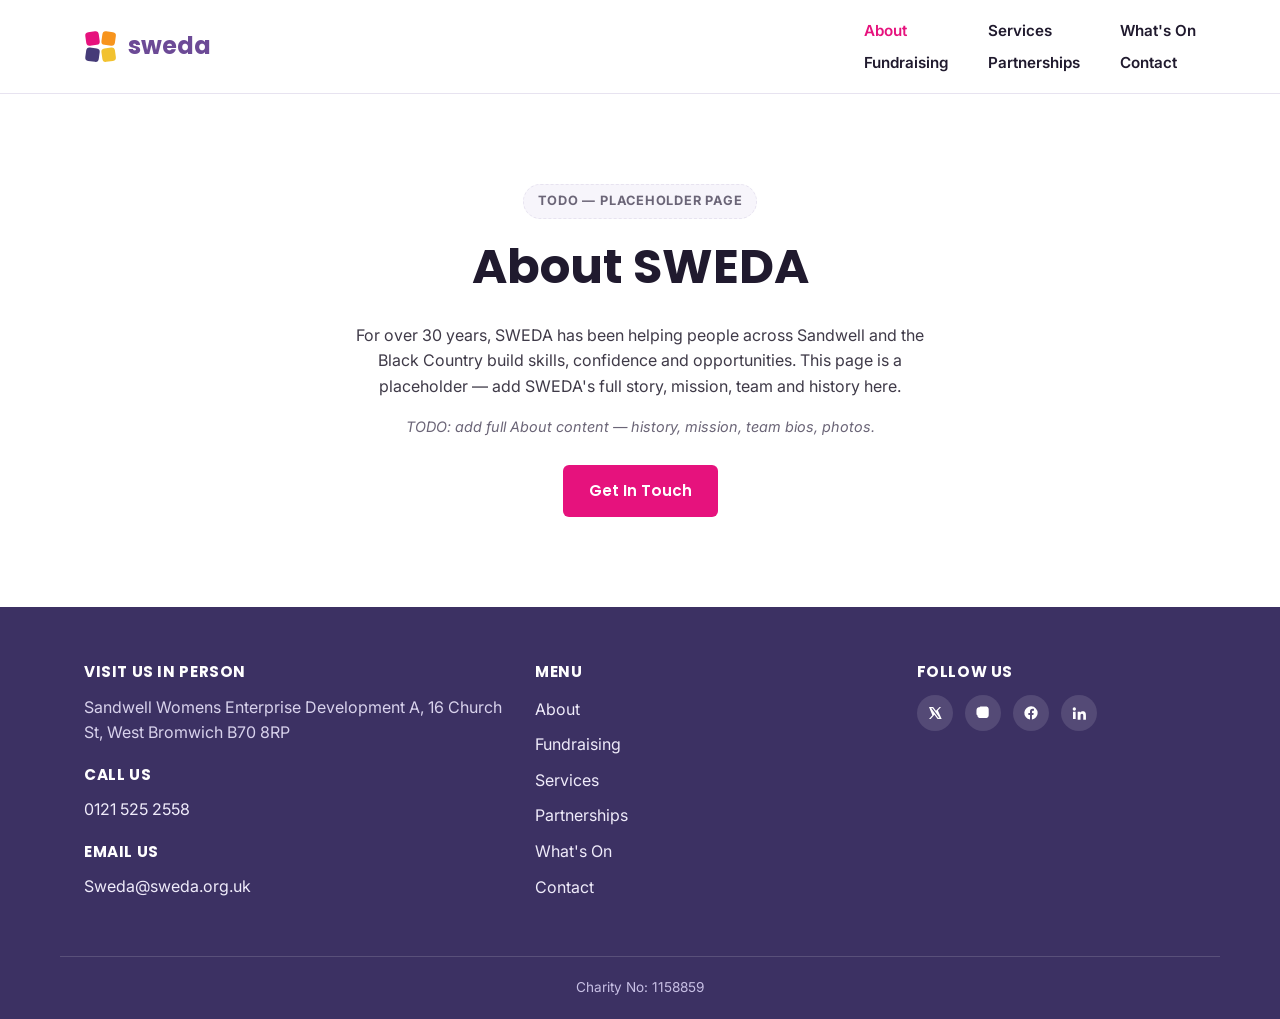
==== about.html @ 391b5105 "sweda base" ====
<!DOCTYPE html>
<html lang="en">
<head>
<meta charset="UTF-8">
<meta name="viewport" content="width=device-width, initial-scale=1.0">
<title>About Us | SWEDA</title>
<meta name="description" content="Find out about SWEDA's history, mission and the team supporting Sandwell and the Black Country.">
<link rel="preconnect" href="https://fonts.googleapis.com">
<link href="https://fonts.googleapis.com/css2?family=Poppins:wght@600;700&family=Inter:wght@400;500;600;700&display=swap" rel="stylesheet">
<link rel="stylesheet" href="styles.css">
</head>
<body>
<a class="skip-link" href="#main">Skip to content</a>

<!-- ================= HEADER ================= -->
<header class="site-header">
  <div class="container header-inner">
    <a href="index.html" class="logo">
      <svg class="logo-mark" viewBox="0 0 40 40" fill="none" xmlns="http://www.w3.org/2000/svg" aria-hidden="true">
        <rect x="2" y="2" width="16" height="16" rx="4" fill="#E6127D" transform="rotate(-8 10 10)"/>
        <rect x="21" y="2" width="16" height="16" rx="4" fill="#F7941D" transform="rotate(8 29 10)"/>
        <rect x="2" y="21" width="16" height="16" rx="4" fill="#453B78" transform="rotate(8 10 29)"/>
        <rect x="21" y="21" width="16" height="16" rx="4" fill="#F2C230" transform="rotate(-8 29 29)"/>
      </svg>
      sweda
    </a>

    <nav class="main-nav" id="main-nav" aria-label="Primary">
      <ul class="nav-col">
        <li><a href="about.html" aria-current="page">About</a></li>
        <li><a href="fundraising.html">Fundraising</a></li>
      </ul>
      <ul class="nav-col">
        <li><a href="services.html">Services</a></li>
        <li><a href="partnerships.html">Partnerships</a></li>
      </ul>
      <ul class="nav-col">
        <li><a href="whats-on.html">What's On</a></li>
        <li><a href="contact.html">Contact</a></li>
      </ul>
    </nav>

    <button class="nav-toggle" id="nav-toggle" aria-label="Toggle menu" aria-expanded="false" aria-controls="main-nav">
      <span></span><span></span><span></span>
    </button>
  </div>
</header>

<main id="main">

  <section class="todo-page">
    <div class="container" style="max-width:640px;">
      <span class="todo-badge">TODO — placeholder page</span>
      <h1>About SWEDA</h1>
      <p>For over 30 years, SWEDA has been helping people across Sandwell and the Black Country build skills, confidence and opportunities. This page is a placeholder — add SWEDA's full story, mission, team and history here.</p>
      <p style="color:var(--muted);font-size:0.9rem;"><em>TODO: add full About content — history, mission, team bios, photos.</em></p>
      <a href="contact.html" class="btn btn-pink" style="margin-top:12px;">Get In Touch</a>
    </div>
  </section>

</main>

<!-- ================= FOOTER ================= -->
<footer class="site-footer">
  <div class="container footer-grid">
    <div>
      <h4>Visit Us In Person</h4>
      <p>Sandwell Womens Enterprise Development A, 16 Church St, West Bromwich B70 8RP</p>
      <h4 style="margin-top:20px;">Call Us</h4>
      <p><a href="tel:01215252558">0121 525 2558</a></p>
      <h4 style="margin-top:20px;">Email Us</h4>
      <p><a href="mailto:sweda@sweda.org.uk">Sweda@sweda.org.uk</a></p>
    </div>
    <div>
      <h4>Menu</h4>
      <ul class="footer-nav">
        <li><a href="about.html">About</a></li>
        <li><a href="fundraising.html">Fundraising</a></li>
        <li><a href="services.html">Services</a></li>
        <li><a href="partnerships.html">Partnerships</a></li>
        <li><a href="whats-on.html">What's On</a></li>
        <li><a href="contact.html">Contact</a></li>
      </ul>
    </div>
    <div>
      <h4>Follow Us</h4>
      <div class="footer-social">
        <a href="#" aria-label="X (Twitter)"><svg viewBox="0 0 24 24"><path d="M18.9 3H21l-4.6 5.3L22 21h-6.1l-4.8-6.3L5.5 21H3l5-5.7L3 3h6.2l4.3 5.7L18.9 3Zm-2.1 16h1.9L8.3 5H6.3l10.5 14Z"/></svg></a>
        <a href="#" aria-label="Instagram"><svg viewBox="0 0 24 24"><path d="M12 2.2c2.7 0 3 .01 4.1.06 1 .05 1.6.2 2 .35.5.2.9.4 1.3.8.4.4.6.8.8 1.3.15.4.3 1 .35 2 .05 1.1.06 1.4.06 4.1s-.01 3-.06 4.1c-.05 1-.2 1.6-.35 2-.2.5-.4.9-.8 1.3-.4.4-.8.6-1.3.8-.4.15-1 .3-2 .35-1.1.05-1.4.06-4.1.06s-3-.01-4.1-.06c-1-.05-1.6-.2-2-.35a3.5 3.5 0 0 1-1.3-.8 3.5 3.5 0 0 1-.8-1.3c-.15-.4-.3-1-.35-2C2.21 15 2.2 14.7 2.2 12s.01-3 .06-4.1c.05-1 .2-1.6.35-2 .2-.5.4-.9.8-1.3.4-.4.8-.6 1.3-.8.4-.15 1-.3 2-.35C7.8 2.21 8.1 2.2 12 2.2Z"/></svg></a>
        <a href="#" aria-label="Facebook"><svg viewBox="0 0 24 24"><path d="M22 12a10 10 0 1 0-11.5 9.9v-7H8v-2.9h2.5V9.7c0-2.5 1.5-3.9 3.7-3.9 1.1 0 2.2.2 2.2.2v2.5h-1.3c-1.2 0-1.6.8-1.6 1.6v1.9H16l-.4 2.9h-2.2v7A10 10 0 0 0 22 12Z"/></svg></a>
        <a href="#" aria-label="LinkedIn"><svg viewBox="0 0 24 24"><path d="M4.98 3.5a2.5 2.5 0 1 1 0 5 2.5 2.5 0 0 1 0-5ZM3 9.98h4v11H3v-11Zm7 0h3.8v1.5h.05c.53-1 1.83-2 3.77-2 4.03 0 4.78 2.65 4.78 6.1v6.4H18.4v-5.68c0-1.36-.02-3.1-1.9-3.1-1.9 0-2.2 1.48-2.2 3v5.78H10v-11Z"/></svg></a>
      </div>
    </div>
  </div>
  <div class="footer-bottom">Charity No: 1158859</div>
</footer>

<script src="js/script.js"></script>
</body>
</html>
---- styles.css ----
/* =========================================================
   SWEDA prototype — shared stylesheet
   Brand colours pulled from the supplied design screenshots.
   Adjust the variables below to match final brand guidelines.
   ========================================================= */

:root {
  /* Brand palette */
  --purple: #6C4A96;        /* Business Support / general accent */
  --purple-dark: #3C3163;   /* Footer / deep accent */
  --indigo: #453B78;        /* Welfare Advisory / secondary accordions */
  --pink: #E6127D;          /* Digital Skills / primary CTA */
  --orange: #F7941D;        /* Employment Support */
  --gold: #F2C230;          /* Logo accent only */

  /* Neutrals */
  --ink: #201A2E;
  --body-text: #3F3A48;
  --muted: #6B6577;
  --bg: #FFFFFF;
  --bg-soft: #F7F5FB;
  --border: #E7E3F0;
  --placeholder-bg: #E9E5F2;

  /* Type */
  --font-display: 'Poppins', 'Segoe UI', system-ui, sans-serif;
  --font-body: 'Inter', 'Segoe UI', system-ui, sans-serif;

  /* Layout */
  --container: 1160px;
  --radius: 10px;
  --radius-sm: 6px;
}

* { box-sizing: border-box; }
html { scroll-behavior: smooth; }

body {
  margin: 0;
  font-family: var(--font-body);
  color: var(--body-text);
  background: var(--bg);
  line-height: 1.6;
  -webkit-font-smoothing: antialiased;
}

img { max-width: 100%; display: block; }

h1, h2, h3, h4 {
  font-family: var(--font-display);
  color: var(--ink);
  line-height: 1.15;
  margin: 0 0 0.6em;
  font-weight: 700;
}

h1 { font-size: clamp(2rem, 4.2vw, 3rem); }
h2 { font-size: clamp(1.6rem, 3vw, 2.25rem); }
h3 { font-size: 1.15rem; }

p { margin: 0 0 1em; }

a { color: var(--purple); text-decoration: none; }
a:hover { text-decoration: underline; }

ul { padding-left: 1.2em; }

.container {
  max-width: var(--container);
  margin: 0 auto;
  padding: 0 24px;
}

section { padding: 72px 0; }
.section-soft { background: var(--bg-soft); }
.section-tight { padding: 48px 0; }

/* Skip link for accessibility */
.skip-link {
  position: absolute;
  left: -999px;
  top: auto;
  background: var(--ink);
  color: #fff;
  padding: 10px 16px;
  border-radius: var(--radius-sm);
  z-index: 1000;
}
.skip-link:focus {
  left: 16px;
  top: 16px;
}

/* Focus visibility */
a:focus-visible,
button:focus-visible,
input:focus-visible,
textarea:focus-visible,
summary:focus-visible {
  outline: 3px solid var(--orange);
  outline-offset: 2px;
}

/* =========================================================
   Buttons
   ========================================================= */
.btn {
  display: inline-flex;
  align-items: center;
  gap: 8px;
  font-family: var(--font-display);
  font-weight: 600;
  font-size: 0.95rem;
  padding: 14px 26px;
  border-radius: var(--radius-sm);
  border: none;
  cursor: pointer;
  color: #fff;
  text-align: center;
  transition: transform 0.15s ease, box-shadow 0.15s ease, opacity 0.15s ease;
}
.btn:hover { opacity: 0.92; text-decoration: none; transform: translateY(-1px); }
.btn:active { transform: translateY(0); }

.btn-pink   { background: var(--pink); }
.btn-orange { background: var(--orange); }
.btn-purple { background: var(--purple); }
.btn-indigo { background: var(--indigo); }
.btn-block  { width: 100%; justify-content: center; }

.btn-outline {
  background: transparent;
  border: 2px solid currentColor;
  color: var(--ink);
}

.text-link {
  display: inline-flex;
  align-items: center;
  gap: 6px;
  font-weight: 700;
  color: var(--pink);
}
.text-link svg { width: 16px; height: 16px; }

/* Service pill buttons on homepage hero */
.pill-stack { display: flex; flex-direction: column; gap: 14px; margin-top: 22px; }
.pill-btn {
  display: block;
  text-align: center;
  padding: 16px 20px;
  border-radius: var(--radius-sm);
  color: #fff;
  font-family: var(--font-display);
  font-weight: 600;
  font-size: 1.05rem;
}
.pill-btn:hover { text-decoration: none; opacity: 0.92; }

/* =========================================================
   Header / Nav
   ========================================================= */
.site-header {
  border-bottom: 1px solid var(--border);
  background: #fff;
  position: sticky;
  top: 0;
  z-index: 500;
}

.header-inner {
  display: flex;
  align-items: center;
  justify-content: space-between;
  padding-top: 18px;
  padding-bottom: 18px;
}

.logo {
  display: flex;
  align-items: center;
  gap: 10px;
  font-family: var(--font-display);
  font-weight: 700;
  font-size: 1.5rem;
  color: var(--purple);
}
.logo:hover { text-decoration: none; }
.logo-mark { width: 34px; height: 34px; flex-shrink: 0; }

.main-nav {
  display: flex;
  gap: 40px;
}
.nav-col {
  list-style: none;
  margin: 0;
  padding: 0;
  display: flex;
  flex-direction: column;
  gap: 6px;
}
.nav-col a {
  color: var(--ink);
  font-weight: 600;
  font-size: 0.95rem;
}
.nav-col a[aria-current="page"] {
  color: var(--pink);
}

.nav-toggle {
  display: none;
  flex-direction: column;
  justify-content: center;
  gap: 5px;
  width: 40px;
  height: 40px;
  background: transparent;
  border: 1px solid var(--border);
  border-radius: var(--radius-sm);
  cursor: pointer;
}
.nav-toggle span {
  display: block;
  height: 2px;
  width: 20px;
  margin: 0 auto;
  background: var(--ink);
  transition: transform 0.2s ease, opacity 0.2s ease;
}
.nav-toggle[aria-expanded="true"] span:nth-child(1) { transform: translateY(7px) rotate(45deg); }
.nav-toggle[aria-expanded="true"] span:nth-child(2) { opacity: 0; }
.nav-toggle[aria-expanded="true"] span:nth-child(3) { transform: translateY(-7px) rotate(-45deg); }

/* =========================================================
   Hero
   ========================================================= */
.hero {
  padding: 56px 0 64px;
}
.hero-grid {
  display: grid;
  grid-template-columns: 1.1fr 0.9fr;
  gap: 48px;
  align-items: start;
}
.hero-eyebrow {
  font-weight: 700;
  color: var(--orange);
  text-transform: uppercase;
  letter-spacing: 0.06em;
  font-size: 0.85rem;
}
.hero-contact {
  margin: 18px 0 26px;
  font-weight: 700;
  color: var(--ink);
}
.hero-contact a { color: var(--ink); }
.social-row {
  display: flex;
  gap: 14px;
  margin-bottom: 18px;
}
.social-row a {
  width: 38px;
  height: 38px;
  display: flex;
  align-items: center;
  justify-content: center;
  border-radius: 50%;
  background: var(--purple);
  color: #fff;
}
.social-row svg { width: 18px; height: 18px; fill: #fff; }

.hero-image-simple {
  border-radius: var(--radius);
  overflow: hidden;
}

/* Generic placeholder block used everywhere a real photo will go */
.placeholder-img {
  background: var(--placeholder-bg);
  border: 1.5px dashed #C9BFE0;
  border-radius: var(--radius);
  display: flex;
  align-items: center;
  justify-content: center;
  flex-direction: column;
  gap: 10px;
  color: var(--purple);
  font-family: var(--font-display);
  font-weight: 600;
  font-size: 0.85rem;
  text-align: center;
  min-height: 260px;
  padding: 20px;
}
.placeholder-img svg { width: 42px; height: 42px; opacity: 0.6; }

/* =========================================================
   Stats
   ========================================================= */
.stats-grid {
  display: grid;
  grid-template-columns: repeat(4, 1fr);
  gap: 24px;
  margin-top: 12px;
}
.stat-num {
  font-family: var(--font-display);
  font-weight: 700;
  font-size: 2.4rem;
  line-height: 1;
  margin-bottom: 6px;
}
.stat-label {
  font-size: 0.9rem;
  color: var(--muted);
  font-weight: 600;
}
.stat--purple .stat-num { color: var(--purple); }
.stat--orange .stat-num { color: var(--orange); }
.stat--indigo .stat-num { color: var(--indigo); }
.stat--pink   .stat-num { color: var(--pink); }

/* =========================================================
   Checklist
   ========================================================= */
.checklist { list-style: none; padding: 0; margin: 20px 0; }
.checklist li {
  display: flex;
  align-items: flex-start;
  gap: 10px;
  font-weight: 700;
  color: var(--ink);
  margin-bottom: 10px;
}
.checklist svg {
  flex-shrink: 0;
  width: 20px;
  height: 20px;
  margin-top: 2px;
  color: var(--pink);
}

/* =========================================================
   Accordion (native details/summary)
   ========================================================= */
.accordion { display: flex; flex-direction: column; gap: 12px; margin-top: 28px; }
.accordion-item {
  border-radius: var(--radius-sm);
  overflow: hidden;
  border: none;
}
.accordion-item summary {
  list-style: none;
  cursor: pointer;
  padding: 20px 24px;
  font-family: var(--font-display);
  font-weight: 700;
  font-size: 1.05rem;
  color: #fff;
  display: flex;
  align-items: center;
  justify-content: space-between;
  background: var(--purple);
}
.accordion-item summary::-webkit-details-marker { display: none; }
.accordion-item summary::after {
  content: '';
  width: 12px;
  height: 12px;
  border-right: 2.5px solid #fff;
  border-bottom: 2.5px solid #fff;
  transform: rotate(45deg);
  transition: transform 0.2s ease;
  flex-shrink: 0;
}
.accordion-item[open] summary::after { transform: rotate(-135deg); }

.accordion-item.acc-pink summary   { background: var(--pink); }
.accordion-item.acc-orange summary { background: var(--orange); }
.accordion-item.acc-indigo summary { background: var(--indigo); }

.accordion-body {
  padding: 28px 24px;
  background: #fff;
  border: 1px solid var(--border);
  border-top: none;
  display: grid;
  grid-template-columns: 1.3fr 0.7fr;
  gap: 24px;
  align-items: center;
}
.accordion-body p { margin-bottom: 14px; }

/* =========================================================
   Success stories / testimonial carousel
   ========================================================= */
.story-card {
  background: var(--bg-soft);
  border-radius: var(--radius);
  padding: 32px;
  margin-top: 24px;
}
.story-controls {
  display: flex;
  align-items: center;
  gap: 18px;
  margin-top: 18px;
}
.story-controls button {
  width: 36px;
  height: 36px;
  border-radius: 50%;
  border: 1px solid var(--border);
  background: #fff;
  cursor: pointer;
  display: flex;
  align-items: center;
  justify-content: center;
}
.story-controls button svg { width: 16px; height: 16px; }
.story-dots { font-size: 0.85rem; color: var(--muted); }

/* =========================================================
   Logo strip (funders)
   ========================================================= */
.logo-strip {
  display: flex;
  flex-wrap: wrap;
  gap: 40px;
  align-items: center;
  margin-top: 24px;
}
.funder-logo {
  height: 60px;
  min-width: 140px;
  padding: 0 18px;
  display: flex;
  align-items: center;
  justify-content: center;
  border: 1px dashed var(--border);
  border-radius: var(--radius-sm);
  color: var(--muted);
  font-weight: 600;
  font-size: 0.85rem;
  text-align: center;
}

/* =========================================================
   Forms
   ========================================================= */
.form-grid {
  display: grid;
  grid-template-columns: 1fr 1fr;
  gap: 20px;
  margin-top: 24px;
}
.form-field { display: flex; flex-direction: column; gap: 8px; }
.form-field.full { grid-column: 1 / -1; }
.form-field label { font-weight: 700; color: var(--ink); font-size: 0.9rem; }
.form-field input,
.form-field textarea {
  border: 1px solid var(--border);
  background: #F4F2F9;
  border-radius: var(--radius-sm);
  padding: 13px 14px;
  font-family: var(--font-body);
  font-size: 0.95rem;
  color: var(--ink);
}
.form-field textarea { min-height: 130px; resize: vertical; }
.form-field input:focus,
.form-field textarea:focus { background: #fff; }

.consent-row {
  display: flex;
  align-items: flex-start;
  gap: 10px;
  margin-top: 6px;
}
.consent-row input { margin-top: 4px; }

.form-status {
  margin-top: 16px;
  padding: 14px 16px;
  border-radius: var(--radius-sm);
  font-weight: 600;
  display: none;
}
.form-status.success { display: block; background: #E8F6EC; color: #1C6B36; }
.form-status.error   { display: block; background: #FCE9EC; color: #9C1D33; }

.form-note {
  font-size: 0.85rem;
  color: var(--muted);
  margin-top: 10px;
}

/* =========================================================
   Footer
   ========================================================= */
.site-footer {
  background: var(--purple-dark);
  color: #EFEBFA;
  padding: 56px 0 0;
}
.footer-grid {
  display: grid;
  grid-template-columns: 1.2fr 1fr 0.8fr;
  gap: 32px;
  padding-bottom: 40px;
  border-bottom: 1px solid rgba(255,255,255,0.15);
}
.footer-grid h4 {
  color: #fff;
  font-size: 0.95rem;
  text-transform: uppercase;
  letter-spacing: 0.04em;
  margin-bottom: 14px;
}
.footer-grid a { color: #EFEBFA; }
.footer-grid p { color: #D8D2EC; margin-bottom: 4px; }
.footer-nav { list-style: none; padding: 0; display: flex; flex-direction: column; gap: 10px; }
.footer-social { display: flex; gap: 12px; }
.footer-social a {
  width: 36px;
  height: 36px;
  border-radius: 50%;
  background: rgba(255,255,255,0.12);
  display: flex;
  align-items: center;
  justify-content: center;
}
.footer-social svg { width: 16px; height: 16px; fill: #fff; }
.footer-bottom {
  text-align: center;
  padding: 20px 0;
  font-size: 0.85rem;
  color: #C7BFE4;
}

/* =========================================================
   Service page specific (used by employment/business/digital/welfare)
   ========================================================= */
.service-hero-grid {
  display: grid;
  grid-template-columns: 1fr 1fr;
  gap: 48px;
  align-items: center;
}
.help-grid, .who-grid, .next-grid {
  display: grid;
  grid-template-columns: 1fr 0.5fr;
  gap: 40px;
  align-items: start;
}
.help-list, .next-steps {
  list-style: none;
  padding: 0;
  margin: 20px 0 28px;
}
.help-list li, .next-steps li {
  padding-bottom: 20px;
  margin-bottom: 20px;
  border-bottom: 1px solid var(--border);
}
.help-list li:last-child, .next-steps li:last-child {
  border-bottom: none;
  margin-bottom: 0;
  padding-bottom: 0;
}
.help-list h3, .next-steps h3 { margin-bottom: 4px; }
.icon-stack { display: flex; flex-direction: column; gap: 40px; align-items: center; justify-content: center; }
.icon-circle {
  width: 90px;
  height: 90px;
  border-radius: 50%;
  display: flex;
  align-items: center;
  justify-content: center;
}
.icon-circle svg { width: 42px; height: 42px; }

.who-list { margin: 16px 0 28px; }
.who-list li { margin-bottom: 8px; font-weight: 500; }

.step-number {
  display: inline-flex;
  align-items: center;
  justify-content: center;
  width: 28px;
  height: 28px;
  border-radius: 50%;
  font-family: var(--font-display);
  font-weight: 700;
  font-size: 0.85rem;
  color: #fff;
  margin-right: 10px;
}

/* Service card grid (services.html overview) */
.service-cards {
  display: grid;
  grid-template-columns: repeat(2, 1fr);
  gap: 24px;
  margin-top: 32px;
}
.service-card {
  border-radius: var(--radius);
  padding: 28px;
  color: #fff;
  display: flex;
  flex-direction: column;
  gap: 12px;
  min-height: 200px;
}
.service-card h3 { color: #fff; margin: 0; }
.service-card p { color: rgba(255,255,255,0.9); margin: 0; flex-grow: 1; }
.service-card .text-link { color: #fff; }
.service-card.card-purple { background: var(--purple); }
.service-card.card-pink { background: var(--pink); }
.service-card.card-orange { background: var(--orange); }
.service-card.card-indigo { background: var(--indigo); }

/* Simple placeholder / TODO page style */
.todo-page {
  padding: 90px 0;
  text-align: center;
}
.todo-badge {
  display: inline-block;
  background: var(--bg-soft);
  border: 1px dashed var(--border);
  color: var(--muted);
  font-weight: 700;
  font-size: 0.8rem;
  text-transform: uppercase;
  letter-spacing: 0.06em;
  padding: 6px 14px;
  border-radius: 999px;
  margin-bottom: 20px;
}

/* =========================================================
   Responsive
   ========================================================= */
@media (max-width: 900px) {
  .hero-grid, .service-hero-grid, .help-grid, .who-grid, .next-grid, .accordion-body {
    grid-template-columns: 1fr;
  }
  .icon-stack { flex-direction: row; }
  .stats-grid { grid-template-columns: repeat(2, 1fr); }
  .footer-grid { grid-template-columns: 1fr 1fr; }
  .service-cards { grid-template-columns: 1fr; }

  .main-nav {
    display: none;
    position: absolute;
    top: 100%;
    left: 0;
    right: 0;
    background: #fff;
    border-bottom: 1px solid var(--border);
    flex-direction: column;
    gap: 0;
    padding: 10px 24px 20px;
  }
  .main-nav.open { display: flex; }
  .nav-col { flex-direction: column; gap: 0; }
  .nav-col a { display: block; padding: 10px 0; border-bottom: 1px solid var(--border); }
  .nav-toggle { display: flex; }
}

@media (max-width: 640px) {
  section { padding: 48px 0; }
  .form-grid { grid-template-columns: 1fr; }
  .stats-grid { grid-template-columns: 1fr 1fr; gap: 16px; }
  .footer-grid { grid-template-columns: 1fr; gap: 28px; }
  .hero { padding: 36px 0 40px; }
}

@media (prefers-reduced-motion: reduce) {
  * { transition: none !important; scroll-behavior: auto !important; }
}
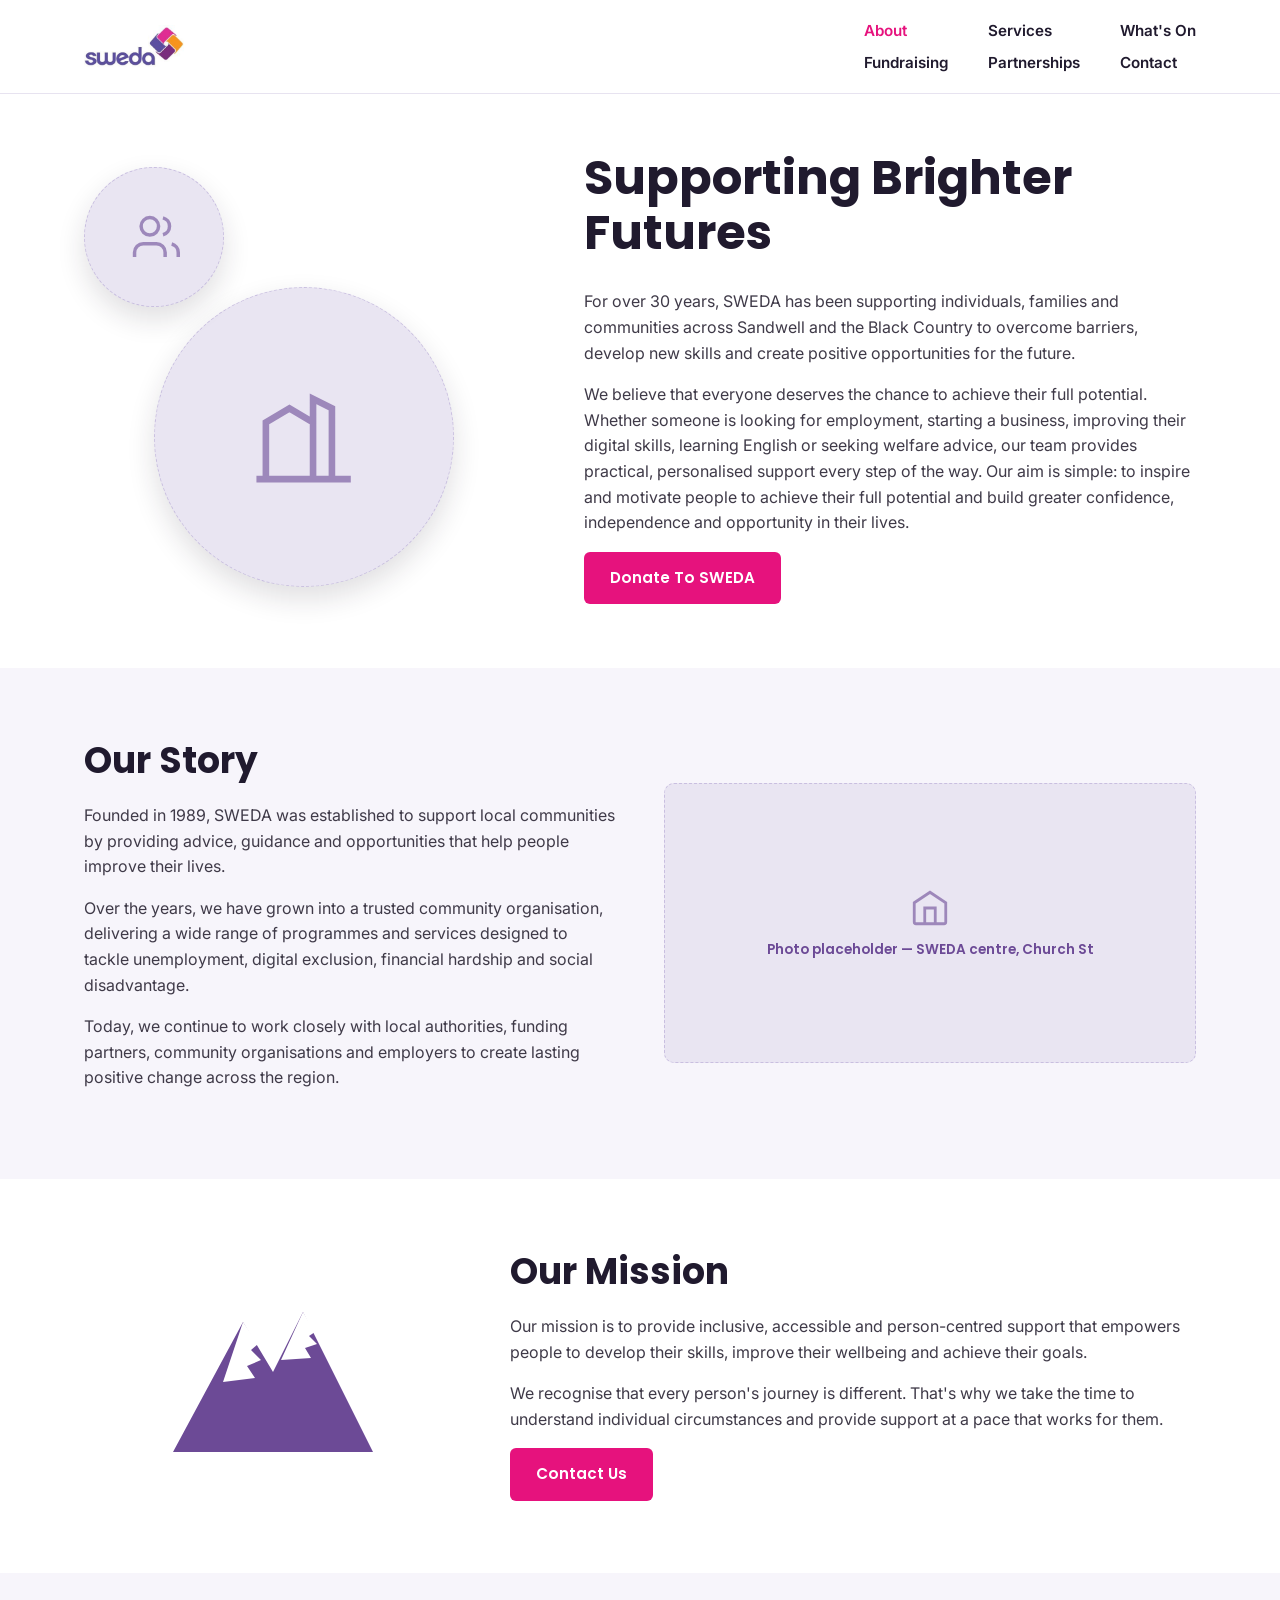
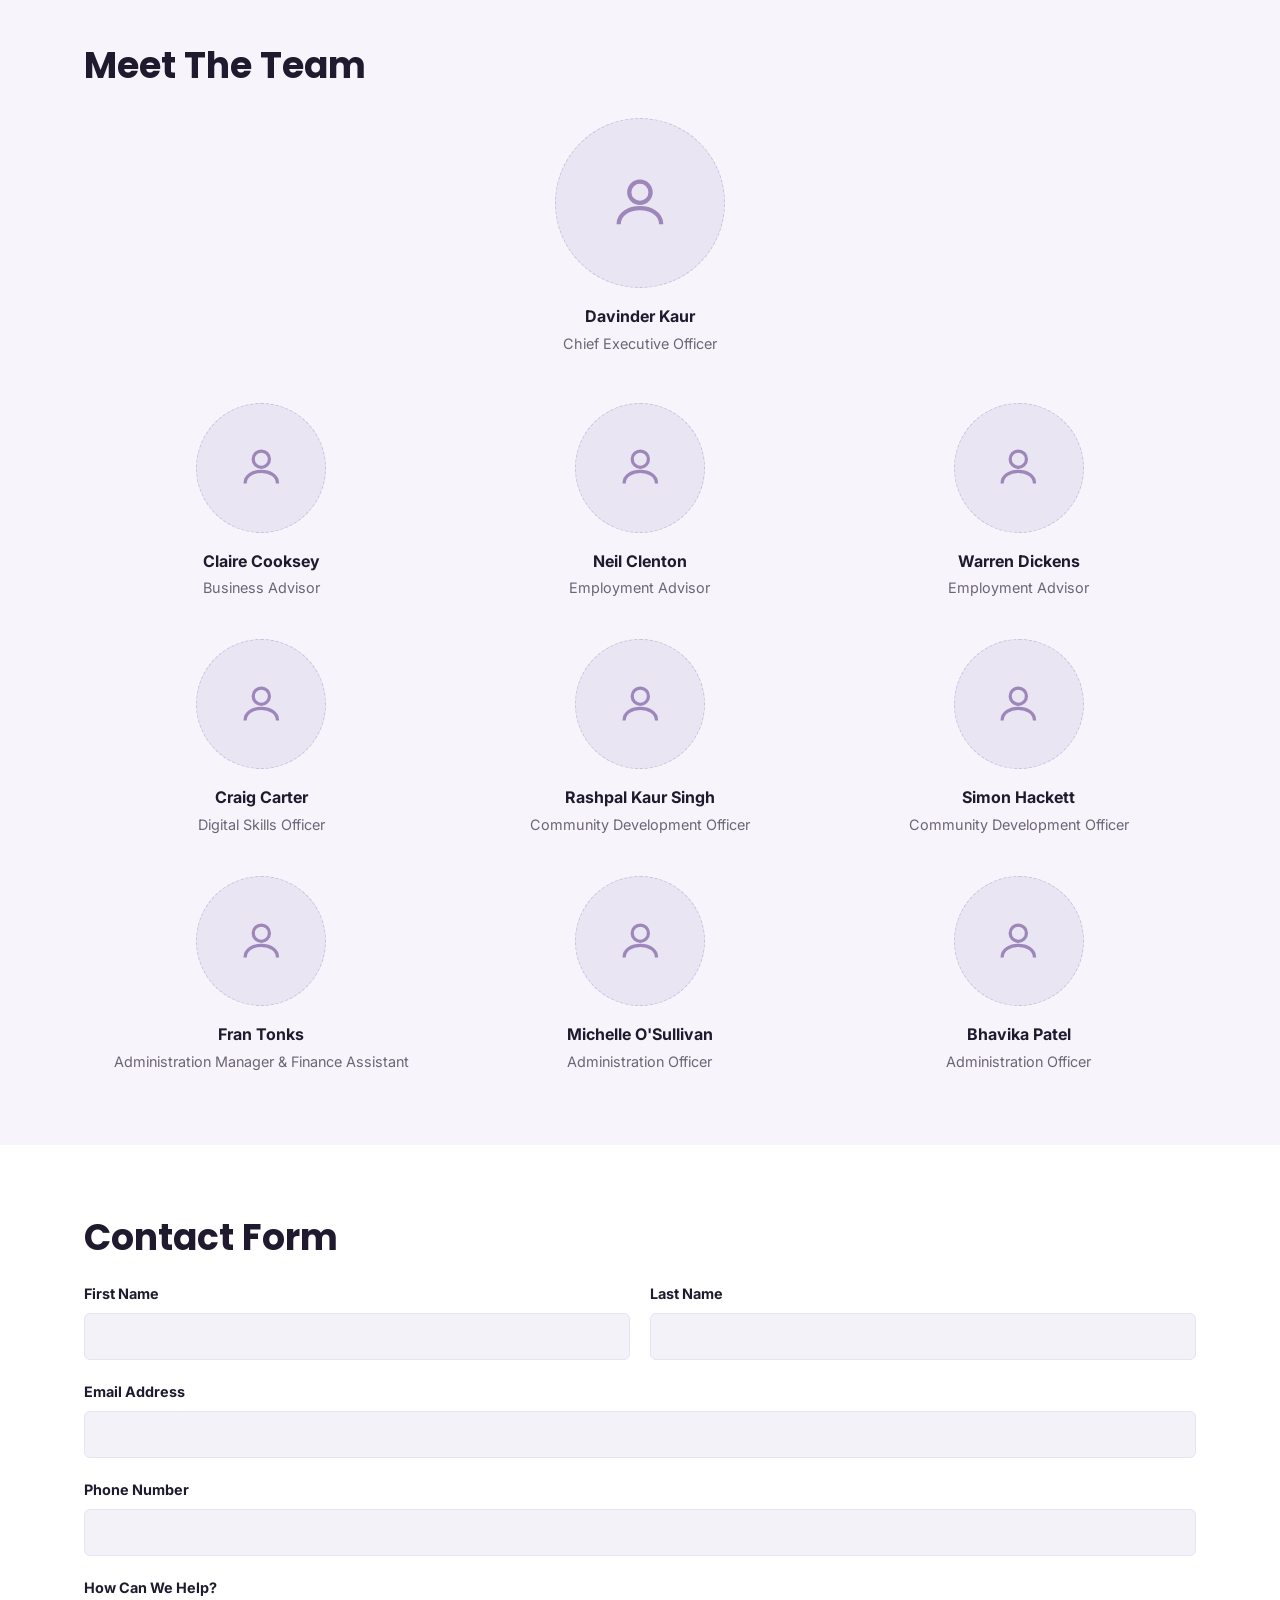
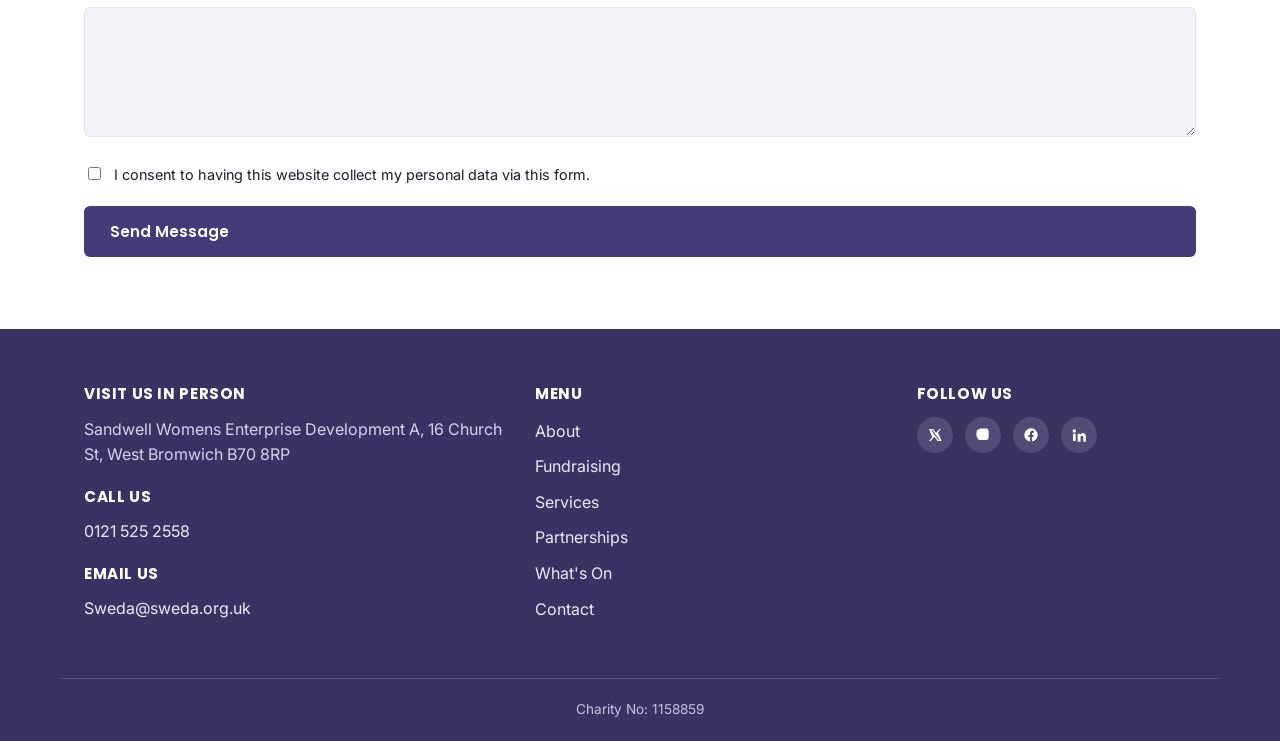
==== commit 557c0bc9: "changed pages" ====
--- a/about.html
+++ b/about.html
@@ -4,7 +4,7 @@
 <meta charset="UTF-8">
 <meta name="viewport" content="width=device-width, initial-scale=1.0">
 <title>About Us | SWEDA</title>
-<meta name="description" content="Find out about SWEDA's history, mission and the team supporting Sandwell and the Black Country.">
+<meta name="description" content="For over 30 years SWEDA has supported people across Sandwell and the Black Country. Read our story, our mission, and meet the team.">
 <link rel="preconnect" href="https://fonts.googleapis.com">
 <link href="https://fonts.googleapis.com/css2?family=Poppins:wght@600;700&family=Inter:wght@400;500;600;700&display=swap" rel="stylesheet">
 <link rel="stylesheet" href="styles.css">
@@ -15,14 +15,8 @@
 <!-- ================= HEADER ================= -->
 <header class="site-header">
   <div class="container header-inner">
-    <a href="index.html" class="logo">
-      <svg class="logo-mark" viewBox="0 0 40 40" fill="none" xmlns="http://www.w3.org/2000/svg" aria-hidden="true">
-        <rect x="2" y="2" width="16" height="16" rx="4" fill="#E6127D" transform="rotate(-8 10 10)"/>
-        <rect x="21" y="2" width="16" height="16" rx="4" fill="#F7941D" transform="rotate(8 29 10)"/>
-        <rect x="2" y="21" width="16" height="16" rx="4" fill="#453B78" transform="rotate(8 10 29)"/>
-        <rect x="21" y="21" width="16" height="16" rx="4" fill="#F2C230" transform="rotate(-8 29 29)"/>
-      </svg>
-      sweda
+ <a href="index.html" class="logo">
+      <img class="logo-mark" src="cropped-sweda-logo2-e1705496806378.jpg" alt="SWEDA Logo">
     </a>
 
     <nav class="main-nav" id="main-nav" aria-label="Primary">
@@ -48,13 +42,185 @@
 
 <main id="main">
 
-  <section class="todo-page">
-    <div class="container" style="max-width:640px;">
-      <span class="todo-badge">TODO — placeholder page</span>
-      <h1>About SWEDA</h1>
-      <p>For over 30 years, SWEDA has been helping people across Sandwell and the Black Country build skills, confidence and opportunities. This page is a placeholder — add SWEDA's full story, mission, team and history here.</p>
-      <p style="color:var(--muted);font-size:0.9rem;"><em>TODO: add full About content — history, mission, team bios, photos.</em></p>
-      <a href="contact.html" class="btn btn-pink" style="margin-top:12px;">Get In Touch</a>
+  <!-- ================= HERO ================= -->
+  <section class="hero">
+    <div class="container about-hero-grid">
+
+      <div class="photo-collage">
+        <div class="collage-circle collage-circle--small avatar-placeholder" role="img" aria-label="Photo placeholder — team celebrating together">
+          <svg viewBox="0 0 24 24" fill="none" stroke="currentColor" stroke-width="1.6"><path d="M17 21v-2a4 4 0 0 0-4-4H7a4 4 0 0 0-4 4v2"/><circle cx="10" cy="7" r="4"/><path d="M23 21v-2a4 4 0 0 0-3-3.87"/><path d="M16 3.13a4 4 0 0 1 0 7.75"/></svg>
+        </div>
+        <div class="collage-circle collage-circle--large avatar-placeholder" role="img" aria-label="Photo placeholder — community event with families">
+          <svg viewBox="0 0 24 24" fill="none" stroke="currentColor" stroke-width="1.4"><path d="M2 21h20M4 21V9l5-3 5 3v12M14 21V4l4 2v15"/></svg>
+        </div>
+      </div>
+
+      <div>
+        <h1>Supporting Brighter Futures</h1>
+        <p>For over 30 years, SWEDA has been supporting individuals, families and communities across Sandwell and the Black Country to overcome barriers, develop new skills and create positive opportunities for the future.</p>
+        <p>We believe that everyone deserves the chance to achieve their full potential. Whether someone is looking for employment, starting a business, improving their digital skills, learning English or seeking welfare advice, our team provides practical, personalised support every step of the way. Our aim is simple: to inspire and motivate people to achieve their full potential and build greater confidence, independence and opportunity in their lives.</p>
+        <a href="fundraising.html" class="btn btn-pink">Donate To SWEDA</a>
+      </div>
+
+    </div>
+  </section>
+
+  <!-- ================= OUR STORY ================= -->
+  <section class="section-soft">
+    <div class="container service-hero-grid">
+      <div>
+        <h2>Our Story</h2>
+        <p>Founded in 1989, SWEDA was established to support local communities by providing advice, guidance and opportunities that help people improve their lives.</p>
+        <p>Over the years, we have grown into a trusted community organisation, delivering a wide range of programmes and services designed to tackle unemployment, digital exclusion, financial hardship and social disadvantage.</p>
+        <p>Today, we continue to work closely with local authorities, funding partners, community organisations and employers to create lasting positive change across the region.</p>
+      </div>
+      <div class="placeholder-img" style="min-height:280px;">
+        <svg viewBox="0 0 24 24" fill="none" stroke="currentColor" stroke-width="1.6"><path d="M3 9l9-6 9 6v11a1 1 0 0 1-1 1H4a1 1 0 0 1-1-1V9Z"/><path d="M9 21V12h6v9"/></svg>
+        Photo placeholder — SWEDA centre, Church St
+      </div>
+    </div>
+  </section>
+
+  <!-- ================= OUR MISSION ================= -->
+  <section>
+    <div class="container mission-grid">
+      <div class="mission-icon" aria-hidden="true">
+        <svg viewBox="0 0 220 180" fill="none" xmlns="http://www.w3.org/2000/svg">
+          <path d="M10 170 L80 40 L110 90 L140 30 L210 170 Z" fill="var(--purple)"/>
+          <path d="M80 40 L95 62 L88 68 L98 78 L84 84 L92 96 L60 100 Z" fill="#fff"/>
+          <path d="M140 30 L152 50 L146 54 L154 62 L142 66 L148 76 L118 78 Z" fill="#fff"/>
+        </svg>
+      </div>
+      <div>
+        <h2>Our Mission</h2>
+        <p>Our mission is to provide inclusive, accessible and person-centred support that empowers people to develop their skills, improve their wellbeing and achieve their goals.</p>
+        <p>We recognise that every person's journey is different. That's why we take the time to understand individual circumstances and provide support at a pace that works for them.</p>
+        <a href="contact.html" class="btn btn-pink">Contact Us</a>
+      </div>
+    </div>
+  </section>
+
+  <!-- ================= MEET THE TEAM ================= -->
+  <section class="section-soft">
+    <div class="container">
+      <h2>Meet The Team</h2>
+
+      <div class="team-lead">
+        <div class="team-photo avatar-placeholder" role="img" aria-label="Photo placeholder — Davinder Kaur">
+          <svg viewBox="0 0 24 24" fill="none" stroke="currentColor" stroke-width="1.6"><circle cx="12" cy="8" r="4"/><path d="M4 20c0-4 4-6 8-6s8 2 8 6"/></svg>
+        </div>
+        <div class="team-name">Davinder Kaur</div>
+        <div class="team-role">Chief Executive Officer</div>
+      </div>
+
+      <div class="team-grid">
+        <div class="team-member">
+          <div class="team-photo avatar-placeholder" role="img" aria-label="Photo placeholder — Claire Cooksey">
+            <svg viewBox="0 0 24 24" fill="none" stroke="currentColor" stroke-width="1.6"><circle cx="12" cy="8" r="4"/><path d="M4 20c0-4 4-6 8-6s8 2 8 6"/></svg>
+          </div>
+          <div class="team-name">Claire Cooksey</div>
+          <div class="team-role">Business Advisor</div>
+        </div>
+        <div class="team-member">
+          <div class="team-photo avatar-placeholder" role="img" aria-label="Photo placeholder — Neil Clenton">
+            <svg viewBox="0 0 24 24" fill="none" stroke="currentColor" stroke-width="1.6"><circle cx="12" cy="8" r="4"/><path d="M4 20c0-4 4-6 8-6s8 2 8 6"/></svg>
+          </div>
+          <div class="team-name">Neil Clenton</div>
+          <div class="team-role">Employment Advisor</div>
+        </div>
+        <div class="team-member">
+          <div class="team-photo avatar-placeholder" role="img" aria-label="Photo placeholder — Warren Dickens">
+            <svg viewBox="0 0 24 24" fill="none" stroke="currentColor" stroke-width="1.6"><circle cx="12" cy="8" r="4"/><path d="M4 20c0-4 4-6 8-6s8 2 8 6"/></svg>
+          </div>
+          <div class="team-name">Warren Dickens</div>
+          <div class="team-role">Employment Advisor</div>
+        </div>
+
+        <div class="team-member">
+          <div class="team-photo avatar-placeholder" role="img" aria-label="Photo placeholder — Craig Carter">
+            <svg viewBox="0 0 24 24" fill="none" stroke="currentColor" stroke-width="1.6"><circle cx="12" cy="8" r="4"/><path d="M4 20c0-4 4-6 8-6s8 2 8 6"/></svg>
+          </div>
+          <div class="team-name">Craig Carter</div>
+          <div class="team-role">Digital Skills Officer</div>
+        </div>
+        <div class="team-member">
+          <div class="team-photo avatar-placeholder" role="img" aria-label="Photo placeholder — Rashpal Kaur Singh">
+            <svg viewBox="0 0 24 24" fill="none" stroke="currentColor" stroke-width="1.6"><circle cx="12" cy="8" r="4"/><path d="M4 20c0-4 4-6 8-6s8 2 8 6"/></svg>
+          </div>
+          <div class="team-name">Rashpal Kaur Singh</div>
+          <div class="team-role">Community Development Officer</div>
+        </div>
+        <div class="team-member">
+          <div class="team-photo avatar-placeholder" role="img" aria-label="Photo placeholder — Simon Hackett">
+            <svg viewBox="0 0 24 24" fill="none" stroke="currentColor" stroke-width="1.6"><circle cx="12" cy="8" r="4"/><path d="M4 20c0-4 4-6 8-6s8 2 8 6"/></svg>
+          </div>
+          <div class="team-name">Simon Hackett</div>
+          <div class="team-role">Community Development Officer</div>
+        </div>
+
+        <div class="team-member">
+          <div class="team-photo avatar-placeholder" role="img" aria-label="Photo placeholder — Fran Tonks">
+            <svg viewBox="0 0 24 24" fill="none" stroke="currentColor" stroke-width="1.6"><circle cx="12" cy="8" r="4"/><path d="M4 20c0-4 4-6 8-6s8 2 8 6"/></svg>
+          </div>
+          <div class="team-name">Fran Tonks</div>
+          <div class="team-role">Administration Manager &amp; Finance Assistant</div>
+        </div>
+        <div class="team-member">
+          <div class="team-photo avatar-placeholder" role="img" aria-label="Photo placeholder — Michelle O'Sullivan">
+            <svg viewBox="0 0 24 24" fill="none" stroke="currentColor" stroke-width="1.6"><circle cx="12" cy="8" r="4"/><path d="M4 20c0-4 4-6 8-6s8 2 8 6"/></svg>
+          </div>
+          <div class="team-name">Michelle O'Sullivan</div>
+          <div class="team-role">Administration Officer</div>
+        </div>
+        <div class="team-member">
+          <div class="team-photo avatar-placeholder" role="img" aria-label="Photo placeholder — Bhavika Patel">
+            <svg viewBox="0 0 24 24" fill="none" stroke="currentColor" stroke-width="1.6"><circle cx="12" cy="8" r="4"/><path d="M4 20c0-4 4-6 8-6s8 2 8 6"/></svg>
+          </div>
+          <div class="team-name">Bhavika Patel</div>
+          <div class="team-role">Administration Officer</div>
+        </div>
+      </div>
+    </div>
+  </section>
+
+  <!-- ================= CONTACT FORM ================= -->
+  <section>
+    <div class="container">
+      <h2>Contact Form</h2>
+      <form class="contact-form" novalidate>
+        <div class="form-grid">
+          <div class="form-field">
+            <label for="fname">First Name</label>
+            <input type="text" id="fname" name="fname" required>
+          </div>
+          <div class="form-field">
+            <label for="lname">Last Name</label>
+            <input type="text" id="lname" name="lname" required>
+          </div>
+          <div class="form-field full">
+            <label for="email">Email Address</label>
+            <input type="email" id="email" name="email" required>
+          </div>
+          <div class="form-field full">
+            <label for="phone">Phone Number</label>
+            <input type="tel" id="phone" name="phone">
+          </div>
+          <div class="form-field full">
+            <label for="message">How Can We Help?</label>
+            <textarea id="message" name="message" required></textarea>
+          </div>
+          <div class="form-field full">
+            <div class="consent-row">
+              <input type="checkbox" id="consent" name="consent" required>
+              <label for="consent" style="font-weight:400;">I consent to having this website collect my personal data via this form.</label>
+            </div>
+          </div>
+          <div class="form-field full">
+            <button type="submit" class="btn btn-indigo">Send Message</button>
+            <div class="form-status" role="alert"></div>
+          </div>
+        </div>
+      </form>
     </div>
   </section>
 
--- a/styles.css
+++ b/styles.css
@@ -73,6 +73,7 @@
 
 section { padding: 72px 0; }
 .section-soft { background: var(--bg-soft); }
+.section-soft-nobg { background: none; }
 .section-tight { padding: 48px 0; }
 
 /* Skip link for accessibility */
@@ -186,7 +187,9 @@
   color: var(--purple);
 }
 .logo:hover { text-decoration: none; }
-.logo-mark { width: 34px; height: 34px; flex-shrink: 0; }
+.logo-mark { 
+  flex-shrink: 0; 
+  width: 100px;}
 
 .main-nav {
   display: flex;
@@ -545,6 +548,88 @@
 }
 
 /* =========================================================
+   About page specific
+   ========================================================= */
+.about-hero-grid {
+  display: grid;
+  grid-template-columns: 0.85fr 1.15fr;
+  gap: 48px;
+  align-items: center;
+}
+
+.photo-collage {
+  position: relative;
+  min-height: 420px;
+}
+.collage-circle {
+  position: absolute;
+  border-radius: 50%;
+  overflow: hidden;
+  border: 5px solid #fff;
+  box-shadow: 0 12px 28px rgba(32, 26, 46, 0.14);
+}
+.collage-circle--small {
+  width: 140px;
+  height: 140px;
+  top: 0;
+  left: 0;
+  z-index: 2;
+}
+.collage-circle--large {
+  width: 300px;
+  height: 300px;
+  top: 120px;
+  left: 70px;
+  z-index: 1;
+}
+
+.mission-grid {
+  display: grid;
+  grid-template-columns: 0.55fr 1fr;
+  gap: 48px;
+  align-items: center;
+}
+.mission-icon {
+  width: 100%;
+  max-width: 220px;
+  margin: 0 auto;
+  color: var(--purple);
+}
+
+/* Team */
+.team-lead {
+  text-align: center;
+  margin: 32px 0 48px;
+}
+.team-photo {
+  width: 150px;
+  height: 150px;
+  border-radius: 50%;
+  margin: 0 auto 16px;
+}
+.team-lead .team-photo { width: 170px; height: 170px; }
+.team-name { font-weight: 700; color: var(--ink); margin-bottom: 2px; }
+.team-role { color: var(--muted); font-size: 0.9rem; }
+
+.team-grid {
+  display: grid;
+  grid-template-columns: repeat(3, 1fr);
+  gap: 40px 24px;
+  text-align: center;
+}
+.team-member .team-photo { width: 130px; height: 130px; }
+
+.avatar-placeholder {
+  background: var(--placeholder-bg);
+  border: 1.5px dashed #C9BFE0;
+  color: var(--purple);
+  display: flex;
+  align-items: center;
+  justify-content: center;
+}
+.avatar-placeholder svg { width: 38%; height: 38%; opacity: 0.6; }
+
+/* =========================================================
    Service page specific (used by employment/business/digital/welfare)
    ========================================================= */
 .service-hero-grid {
@@ -650,13 +735,17 @@
    Responsive
    ========================================================= */
 @media (max-width: 900px) {
-  .hero-grid, .service-hero-grid, .help-grid, .who-grid, .next-grid, .accordion-body {
+  .hero-grid, .service-hero-grid, .help-grid, .who-grid, .next-grid, .accordion-body,
+  .about-hero-grid, .mission-grid {
     grid-template-columns: 1fr;
   }
   .icon-stack { flex-direction: row; }
   .stats-grid { grid-template-columns: repeat(2, 1fr); }
   .footer-grid { grid-template-columns: 1fr 1fr; }
   .service-cards { grid-template-columns: 1fr; }
+  .team-grid { grid-template-columns: repeat(2, 1fr); }
+  .photo-collage { min-height: 340px; max-width: 340px; margin: 0 auto; }
+  .mission-icon { max-width: 160px; }
 
   .main-nav {
     display: none;
@@ -682,6 +771,10 @@
   .stats-grid { grid-template-columns: 1fr 1fr; gap: 16px; }
   .footer-grid { grid-template-columns: 1fr; gap: 28px; }
   .hero { padding: 36px 0 40px; }
+  .team-grid { grid-template-columns: 1fr; }
+  .photo-collage { min-height: 280px; max-width: 260px; }
+  .collage-circle--small { width: 100px; height: 100px; }
+  .collage-circle--large { width: 220px; height: 220px; top: 90px; left: 50px; }
 }
 
 @media (prefers-reduced-motion: reduce) {
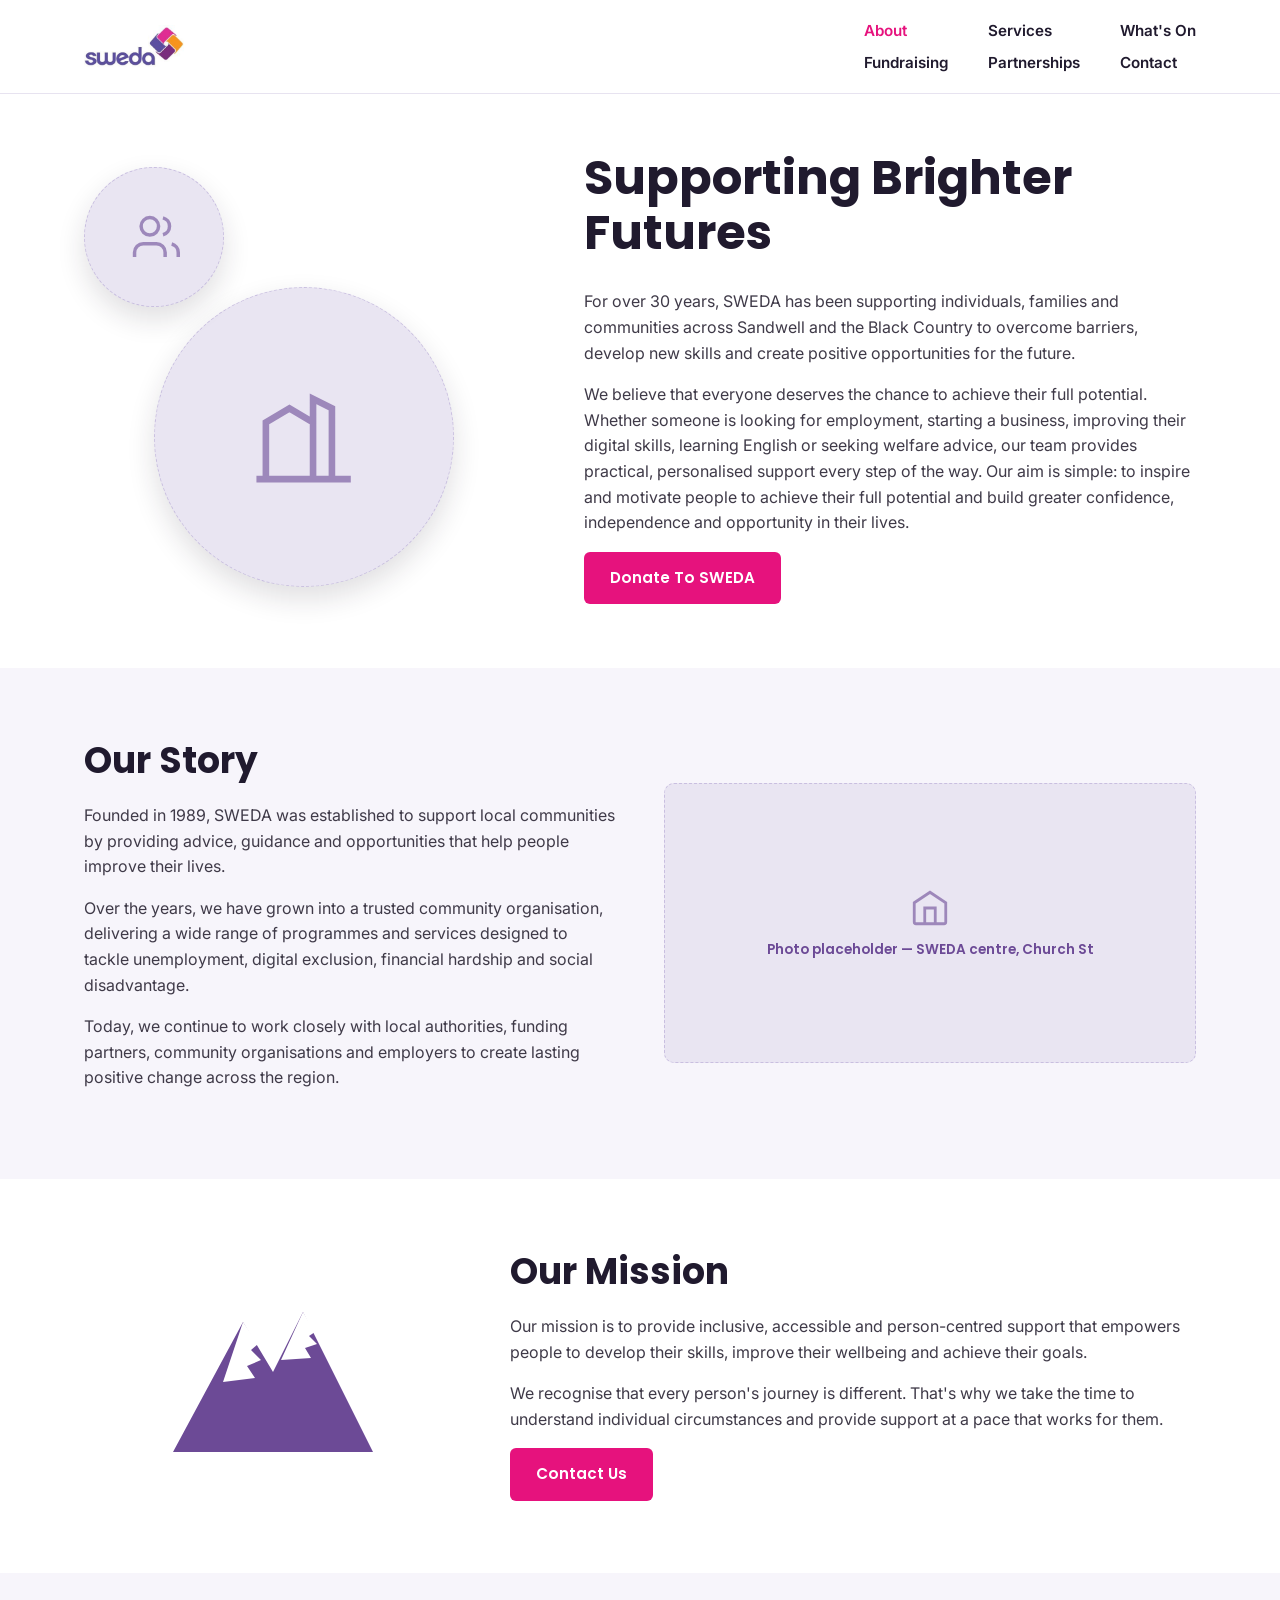
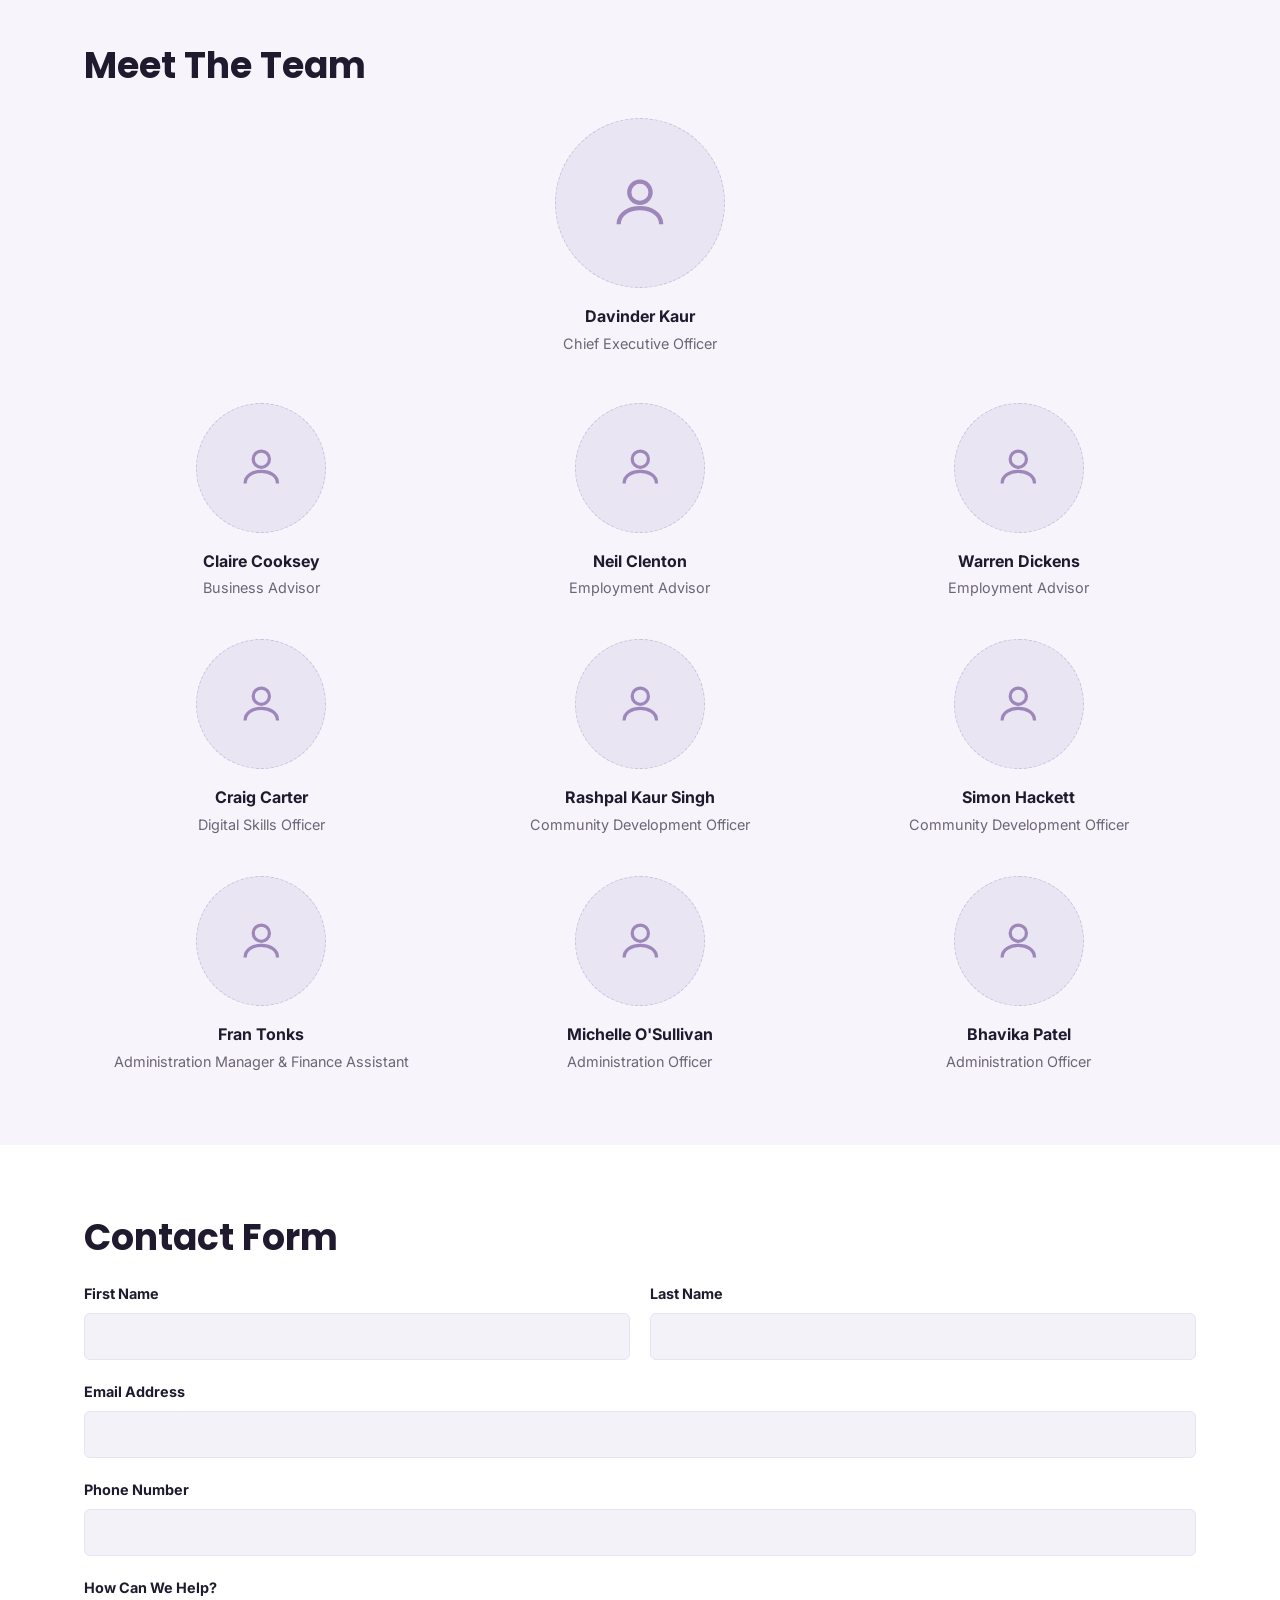
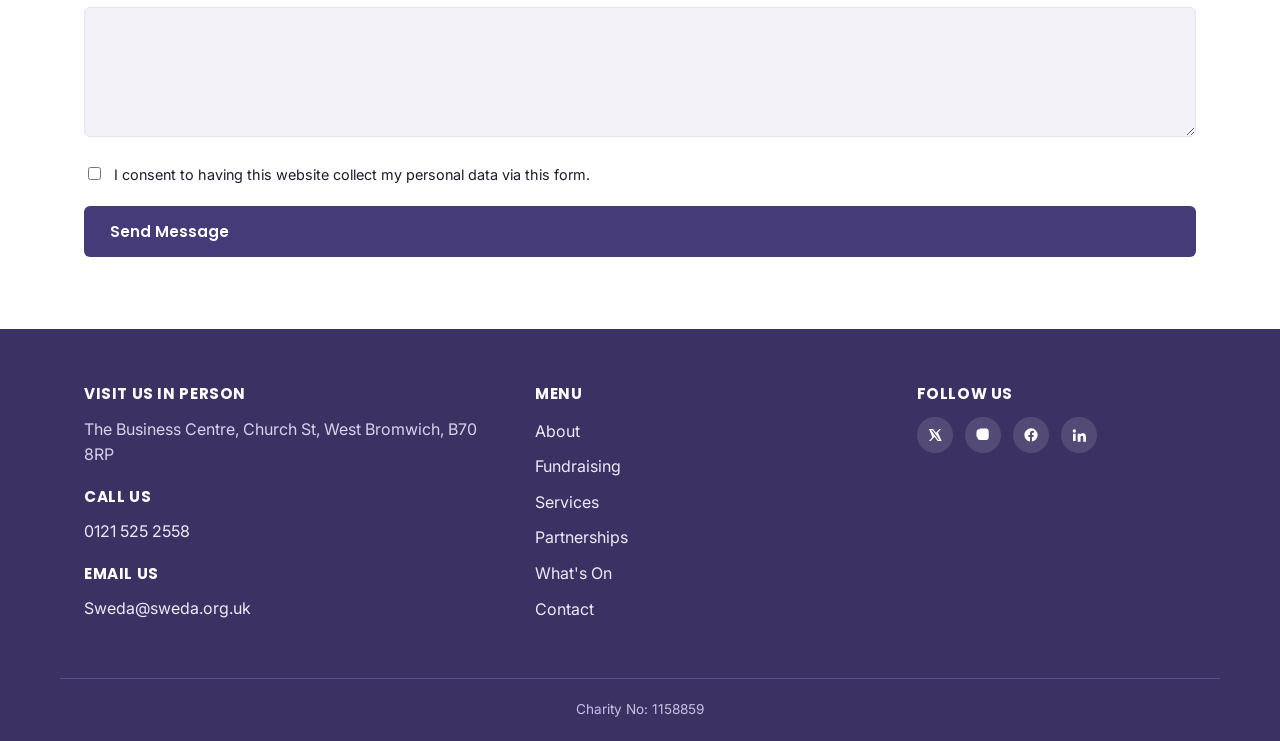
==== commit c0a45f6c: "address change" ====
--- a/about.html
+++ b/about.html
@@ -231,7 +231,10 @@
   <div class="container footer-grid">
     <div>
       <h4>Visit Us In Person</h4>
-      <p>Sandwell Womens Enterprise Development A, 16 Church St, West Bromwich B70 8RP</p>
+      <p>The Business Centre,
+Church St,
+West Bromwich,
+B70 8RP</p>
       <h4 style="margin-top:20px;">Call Us</h4>
       <p><a href="tel:01215252558">0121 525 2558</a></p>
       <h4 style="margin-top:20px;">Email Us</h4>
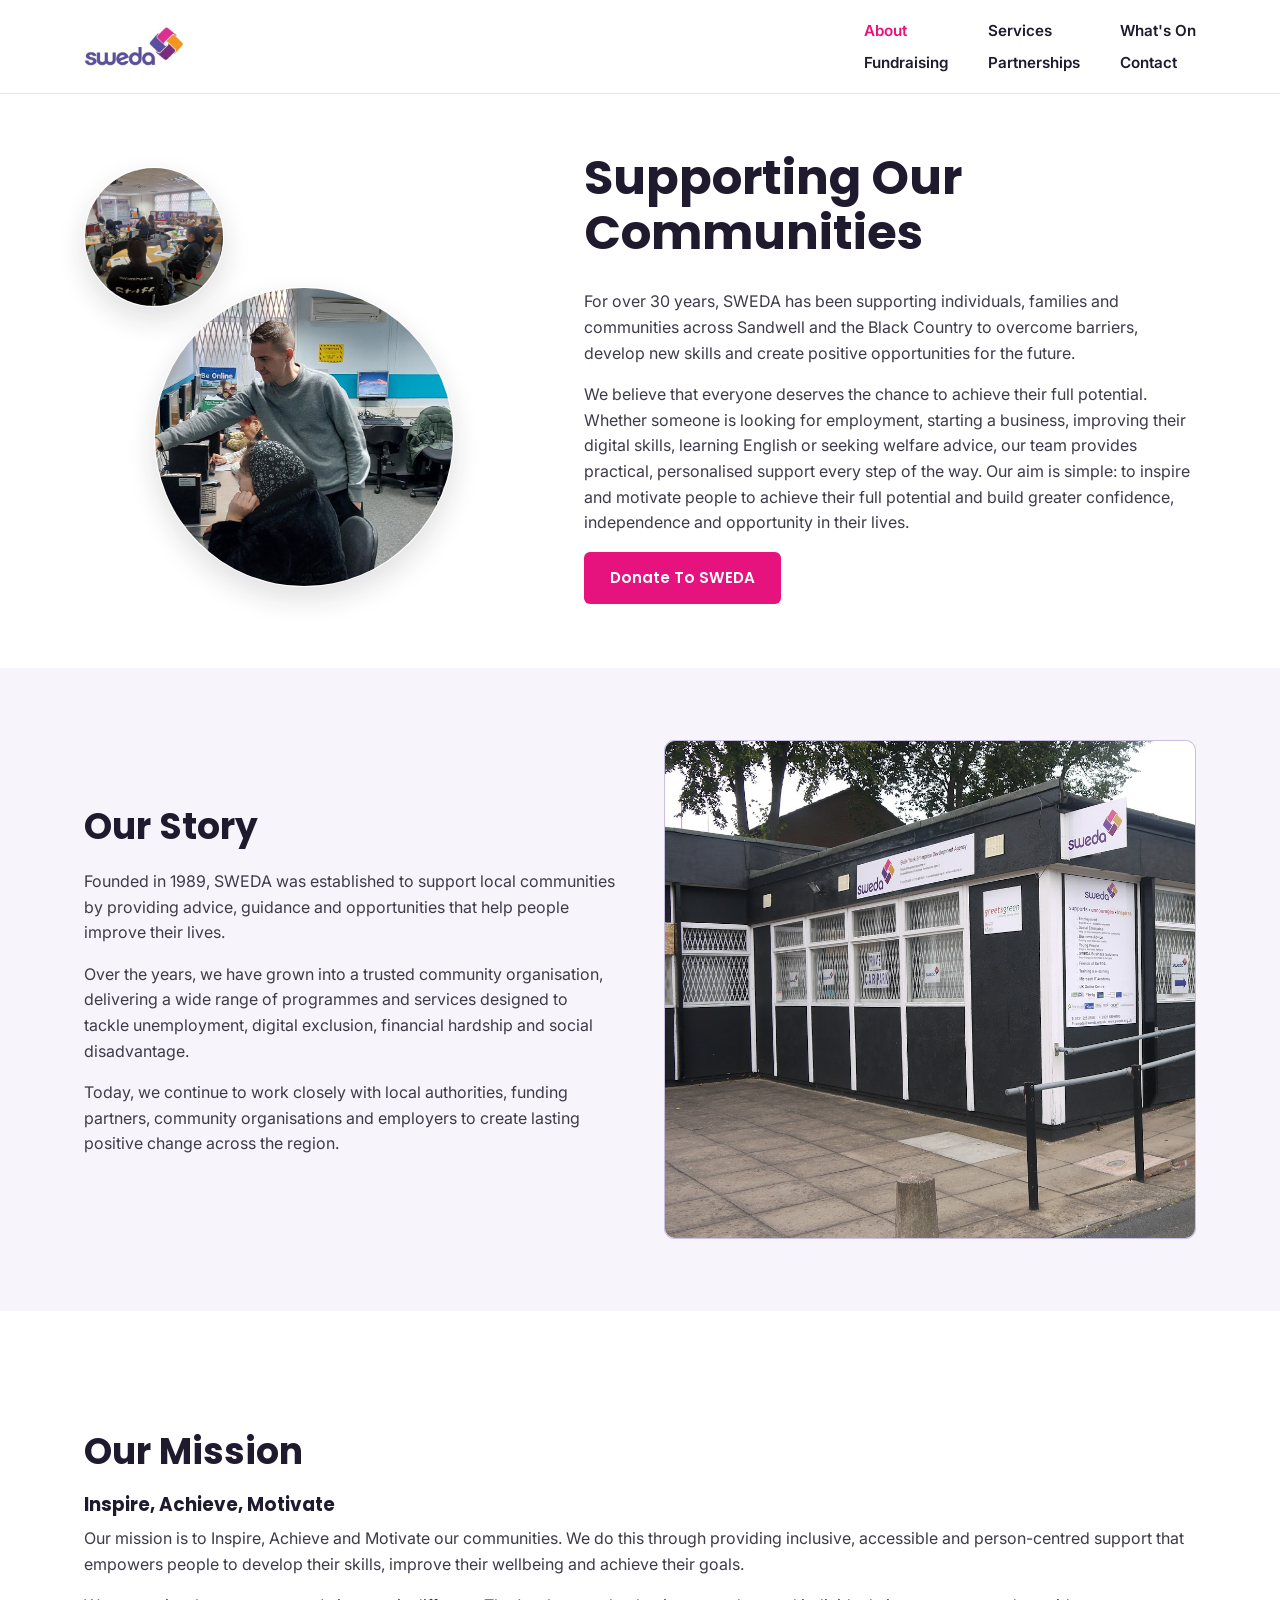
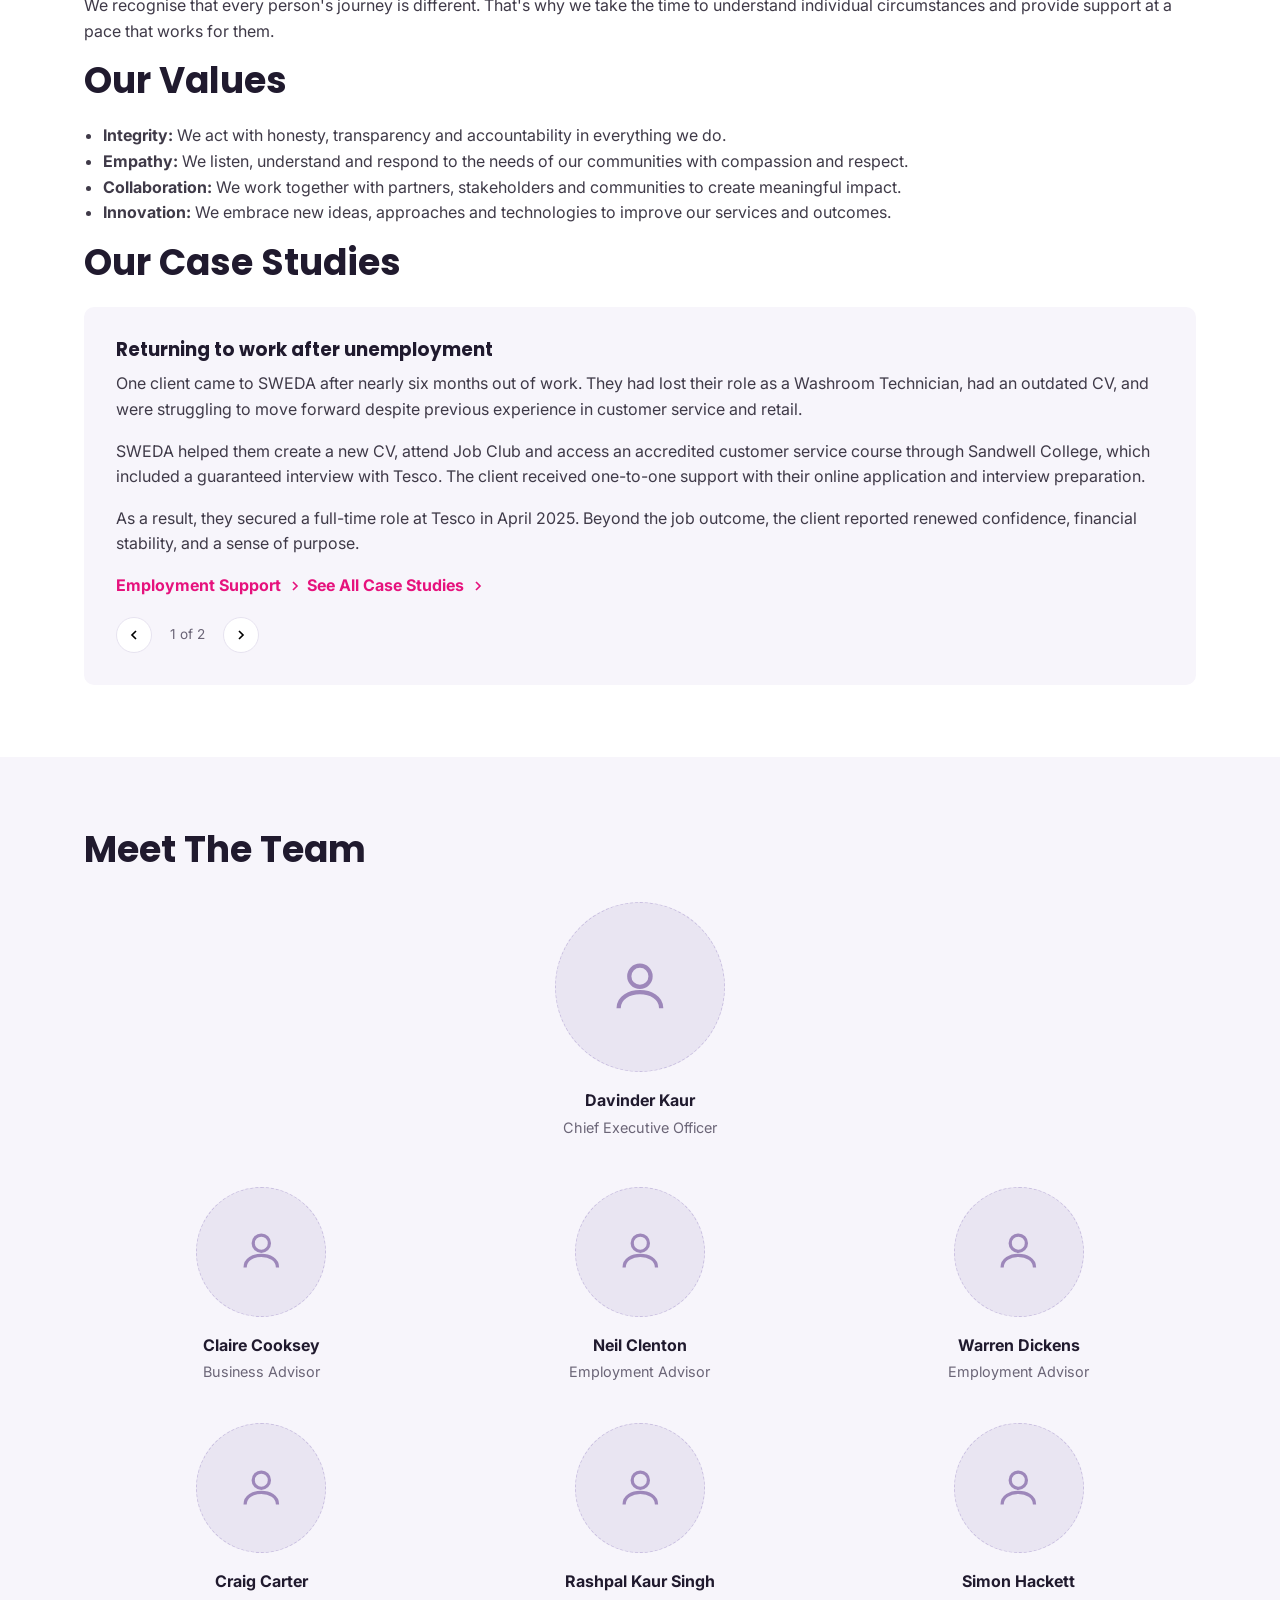
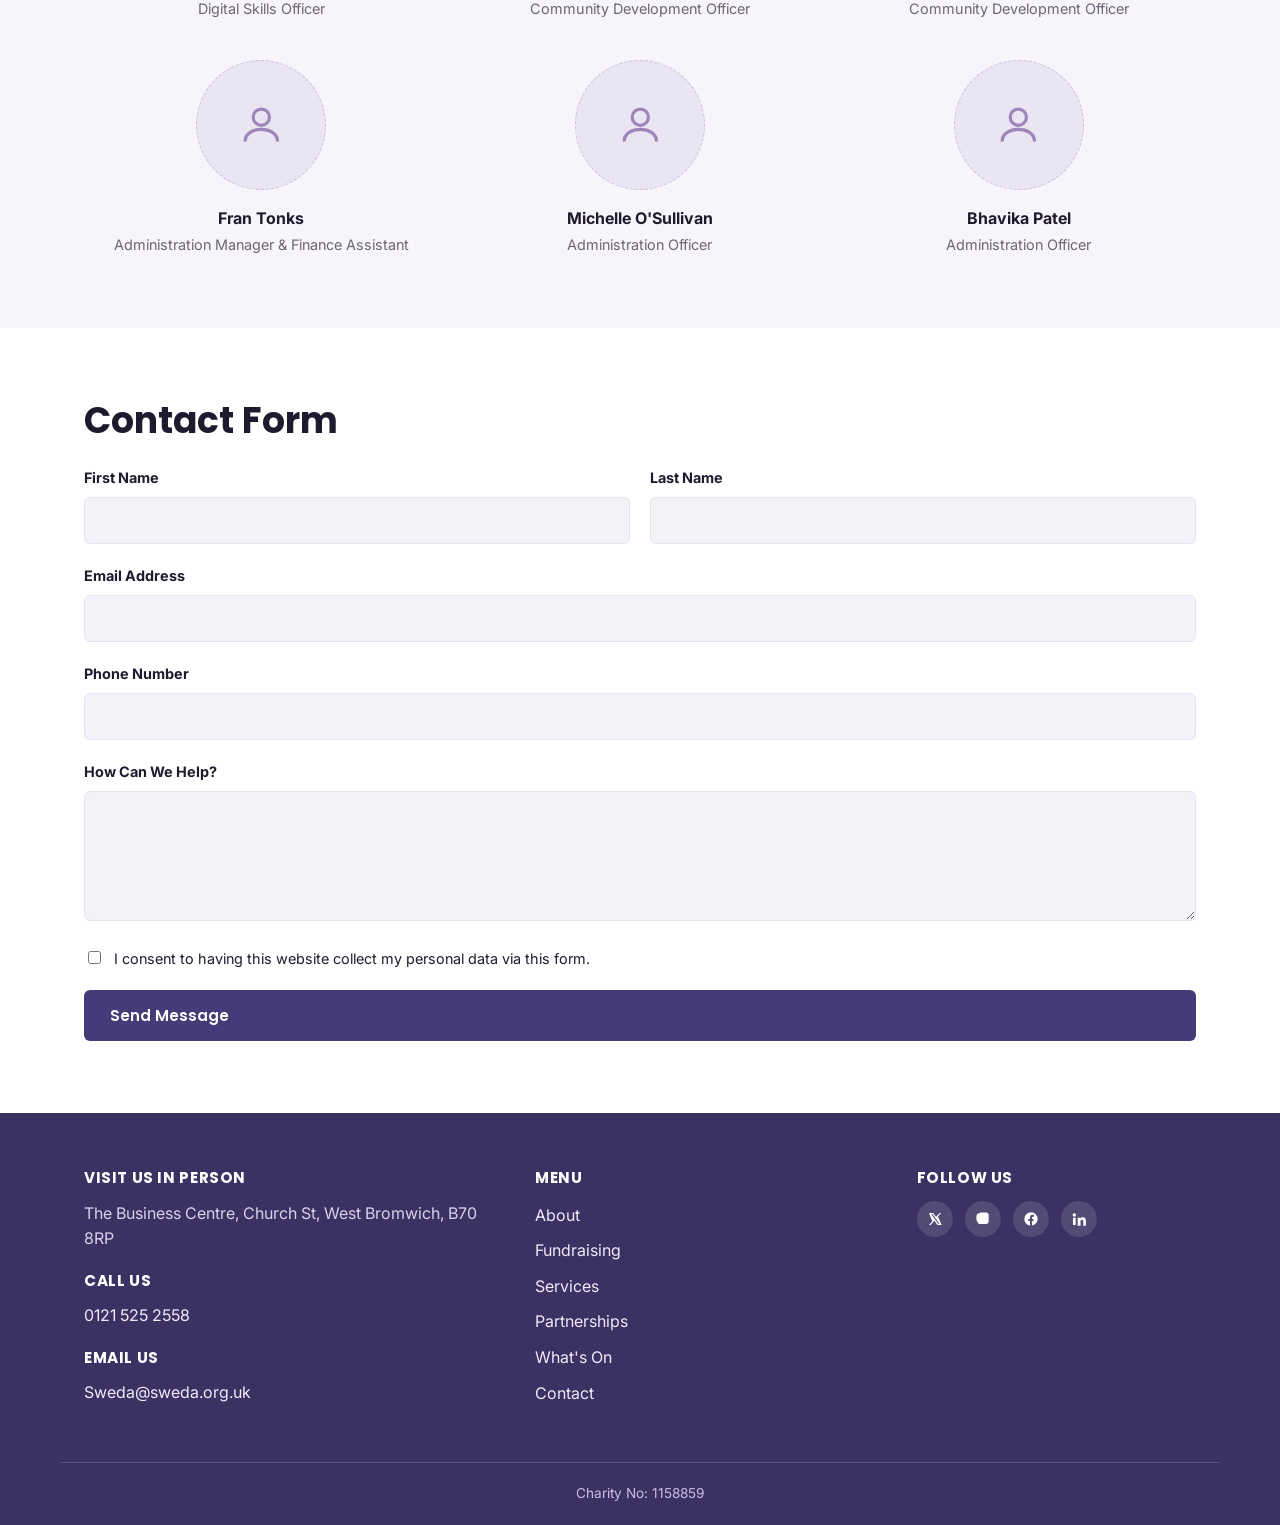
==== commit 6ddff9e4: "final? v1" ====
--- a/about.html
+++ b/about.html
@@ -47,16 +47,16 @@
     <div class="container about-hero-grid">
 
       <div class="photo-collage">
-        <div class="collage-circle collage-circle--small avatar-placeholder" role="img" aria-label="Photo placeholder — team celebrating together">
-          <svg viewBox="0 0 24 24" fill="none" stroke="currentColor" stroke-width="1.6"><path d="M17 21v-2a4 4 0 0 0-4-4H7a4 4 0 0 0-4 4v2"/><circle cx="10" cy="7" r="4"/><path d="M23 21v-2a4 4 0 0 0-3-3.87"/><path d="M16 3.13a4 4 0 0 1 0 7.75"/></svg>
-        </div>
-        <div class="collage-circle collage-circle--large avatar-placeholder" role="img" aria-label="Photo placeholder — community event with families">
-          <svg viewBox="0 0 24 24" fill="none" stroke="currentColor" stroke-width="1.4"><path d="M2 21h20M4 21V9l5-3 5 3v12M14 21V4l4 2v15"/></svg>
+        <div class="collage-circle collage-circle--small" role="img" aria-label="Photo placeholder — team celebrating together">
+          <img src="./Pictures/hero pics/about2.jpg">
+        </div>
+        <div class="collage-circle collage-circle--large" role="img" aria-label="Photo placeholder — community event with families">
+          <img src="./Pictures/hero pics/about1.jpg">
         </div>
       </div>
 
       <div>
-        <h1>Supporting Brighter Futures</h1>
+        <h1>Supporting Our Communities</h1>
         <p>For over 30 years, SWEDA has been supporting individuals, families and communities across Sandwell and the Black Country to overcome barriers, develop new skills and create positive opportunities for the future.</p>
         <p>We believe that everyone deserves the chance to achieve their full potential. Whether someone is looking for employment, starting a business, improving their digital skills, learning English or seeking welfare advice, our team provides practical, personalised support every step of the way. Our aim is simple: to inspire and motivate people to achieve their full potential and build greater confidence, independence and opportunity in their lives.</p>
         <a href="fundraising.html" class="btn btn-pink">Donate To SWEDA</a>
@@ -75,7 +75,7 @@
         <p>Today, we continue to work closely with local authorities, funding partners, community organisations and employers to create lasting positive change across the region.</p>
       </div>
       <div class="placeholder-img" style="min-height:280px;">
-        <svg viewBox="0 0 24 24" fill="none" stroke="currentColor" stroke-width="1.6"><path d="M3 9l9-6 9 6v11a1 1 0 0 1-1 1H4a1 1 0 0 1-1-1V9Z"/><path d="M9 21V12h6v9"/></svg>
+        <img src="./Pictures/swedabuilding.JPG"
         Photo placeholder — SWEDA centre, Church St
       </div>
     </div>
@@ -85,17 +85,50 @@
   <section>
     <div class="container mission-grid">
       <div class="mission-icon" aria-hidden="true">
-        <svg viewBox="0 0 220 180" fill="none" xmlns="http://www.w3.org/2000/svg">
-          <path d="M10 170 L80 40 L110 90 L140 30 L210 170 Z" fill="var(--purple)"/>
-          <path d="M80 40 L95 62 L88 68 L98 78 L84 84 L92 96 L60 100 Z" fill="#fff"/>
-          <path d="M140 30 L152 50 L146 54 L154 62 L142 66 L148 76 L118 78 Z" fill="#fff"/>
-        </svg>
+
       </div>
       <div>
         <h2>Our Mission</h2>
-        <p>Our mission is to provide inclusive, accessible and person-centred support that empowers people to develop their skills, improve their wellbeing and achieve their goals.</p>
+        <h3>Inspire, Achieve, Motivate</h3>
+        <p>Our mission is to Inspire, Achieve and Motivate our communities. We do this through providing inclusive, accessible and person-centred support that empowers people to develop their skills, improve their wellbeing and achieve their goals.</p>
         <p>We recognise that every person's journey is different. That's why we take the time to understand individual circumstances and provide support at a pace that works for them.</p>
-        <a href="contact.html" class="btn btn-pink">Contact Us</a>
+        <!-- <a href="contact.html" class="btn btn-pink">Contact Us</a> -->
+
+<h2>Our Values</h2>
+        <ul>
+          <li><strong>Integrity:</strong> We act with honesty, transparency and accountability in everything we do.</li>
+          <li><strong>Empathy:</strong> We listen, understand and respond to the needs of our communities with compassion and respect.</li>
+          <li><strong>Collaboration:</strong> We work together with partners, stakeholders and communities to create meaningful impact.</li>
+          <li><strong>Innovation:</strong> We embrace new ideas, approaches and technologies to improve our services and outcomes.</li>
+        </ul>
+
+        <h2>Our Case Studies</h2>
+      <div class="story-card">
+        <div class="story-slide">
+          <h3>Returning to work after unemployment</h3>
+          <p>One client came to SWEDA after nearly six months out of work. They had lost their role as a Washroom Technician, had an outdated CV, and were struggling to move forward despite previous experience in customer service and retail.</p>
+          <p>SWEDA helped them create a new CV, attend Job Club and access an accredited customer service course through Sandwell College, which included a guaranteed interview with Tesco. The client received one-to-one support with their online application and interview preparation.</p>
+          <p>As a result, they secured a full-time role at Tesco in April 2025. Beyond the job outcome, the client reported renewed confidence, financial stability, and a sense of purpose.</p>
+          <a href="employment-support.html" class="text-link">Employment Support <svg viewBox="0 0 24 24" fill="none" stroke="currentColor" stroke-width="2.5"><path d="M9 6l6 6-6 6"/></svg></a>
+          <a href="casestudies.html" class="text-link">See All Case Studies <svg viewBox="0 0 24 24" fill="none" stroke="currentColor" stroke-width="2.5"><path d="M9 6l6 6-6 6"/></svg></a>
+        </div>
+
+        <div class="story-slide">
+          <h3>Launching a small business from scratch</h3>
+          <p>A local resident came to SWEDA with an idea for a home-baking business but no experience writing a business plan or managing finances.</p>
+          <p>Our business advisors worked with her over several sessions to develop a costed plan, register the business, and identify a small grant to buy equipment.</p>
+          <p>She now supplies three local cafés and is exploring taking on her first member of staff.</p>
+          <a href="business-support.html" class="text-link">Business Support <svg viewBox="0 0 24 24" fill="none" stroke="currentColor" stroke-width="2.5"><path d="M9 6l6 6-6 6"/></svg></a>
+           <a href="casestudies.html" class="text-link">See All Case Studies <svg viewBox="0 0 24 24" fill="none" stroke="currentColor" stroke-width="2.5"><path d="M9 6l6 6-6 6"/></svg></a>
+        </div>
+
+        <div class="story-controls">
+          <button id="story-prev" aria-label="Previous story"><svg viewBox="0 0 24 24" fill="none" stroke="currentColor" stroke-width="2.5"><path d="M15 6l-6 6 6 6"/></svg></button>
+          <span class="story-dots" id="story-dots">1 of 2</span>
+          <button id="story-next" aria-label="Next story"><svg viewBox="0 0 24 24" fill="none" stroke="currentColor" stroke-width="2.5"><path d="M9 6l6 6-6 6"/></svg></button>
+        </div>
+      </div>
+
       </div>
     </div>
   </section>
@@ -264,6 +297,6 @@
   <div class="footer-bottom">Charity No: 1158859</div>
 </footer>
 
-<script src="js/script.js"></script>
+<script src="script.js"></script>
 </body>
 </html>
--- a/styles.css
+++ b/styles.css
@@ -69,6 +69,10 @@
   max-width: var(--container);
   margin: 0 auto;
   padding: 0 24px;
+}
+
+#services-container {
+  padding-bottom: 0px;
 }
 
 section { padding: 72px 0; }
@@ -263,6 +267,7 @@
 .hero-contact a { color: var(--ink); }
 .social-row {
   display: flex;
+  justify-content: center;
   gap: 14px;
   margin-bottom: 18px;
 }
@@ -286,7 +291,7 @@
 /* Generic placeholder block used everywhere a real photo will go */
 .placeholder-img {
   background: var(--placeholder-bg);
-  border: 1.5px dashed #C9BFE0;
+  border: 1.5px solid #C9BFE0;
   border-radius: var(--radius);
   display: flex;
   align-items: center;
@@ -299,8 +304,14 @@
   font-size: 0.85rem;
   text-align: center;
   min-height: 260px;
-  padding: 20px;
-}
+}
+.placeholder-img img { 
+  max-width: 100%; 
+  height: auto; 
+  object-fit: cover;
+  border-radius: var(--radius);
+}
+
 .placeholder-img svg { width: 42px; height: 42px; opacity: 0.6; }
 
 /* =========================================================
@@ -439,7 +450,7 @@
   align-items: center;
   margin-top: 24px;
 }
-.funder-logo {
+/* .funder-logo {
   height: 60px;
   min-width: 140px;
   padding: 0 18px;
@@ -452,7 +463,7 @@
   font-weight: 600;
   font-size: 0.85rem;
   text-align: center;
-}
+} */
 
 /* =========================================================
    Forms
@@ -565,7 +576,7 @@
   position: absolute;
   border-radius: 50%;
   overflow: hidden;
-  border: 5px solid #fff;
+  border: 1px solid #fff;
   box-shadow: 0 12px 28px rgba(32, 26, 46, 0.14);
 }
 .collage-circle--small {
@@ -575,6 +586,7 @@
   left: 0;
   z-index: 2;
 }
+
 .collage-circle--large {
   width: 300px;
   height: 300px;
@@ -583,9 +595,11 @@
   z-index: 1;
 }
 
+.collage-circle--large img { width: 100%; height: 100%; object-fit: cover; }
+.collage-circle--small img { width: 100%; height: 100%; object-fit: cover; }
+
 .mission-grid {
   display: grid;
-  grid-template-columns: 0.55fr 1fr;
   gap: 48px;
   align-items: center;
 }
@@ -720,7 +734,7 @@
 .todo-badge {
   display: inline-block;
   background: var(--bg-soft);
-  border: 1px dashed var(--border);
+  border: 1px solid var(--border);
   color: var(--muted);
   font-weight: 700;
   font-size: 0.8rem;
@@ -780,3 +794,90 @@
 @media (prefers-reduced-motion: reduce) {
   * { transition: none !important; scroll-behavior: auto !important; }
 }
+
+/* CASE STUDIES */
+
+#cs-hero { padding-bottom: 0; }
+
+.cs-quicknav {
+  display: flex;
+  gap: 24px;
+  flex-wrap: wrap;
+  margin-top: 24px;
+  list-style: none;
+  padding: 0;
+  margin: 0;
+}
+
+.cs-quicknav a {
+  font-weight: 600;
+  font-size: 0.95rem;
+  color: #FFFFFF;
+  padding: 1% 1%;
+  border-radius: var(--radius);
+  transition: border-color 0.15s ease;
+}
+
+
+.cs-dot-purple { 
+  border-color: var(--purple);
+background-color: var(--purple); 
+}
+.cs-dot-pink { border-color: var(--pink);
+background-color: var(--pink); }
+.cs-dot-orange { border-color: var(--orange); 
+background-color: var(--orange); }
+.cs-dot-indigo { border-color: var(--indigo); 
+background-color: var(--indigo); }
+
+.cs-service-section { 
+  padding: 36px 0;
+}
+
+.cs-card-grid {
+  display: grid;
+  grid-template-columns: repeat(3, 1fr);
+  gap: 24px;
+  margin-top: 10px;
+}
+
+@media (max-width: 900px) {
+  .cs-quicknav { gap: 40px; }
+  .cs-card-grid { grid-template-columns: repeat(2, 1fr); }
+}
+
+.cs-card{}
+
+.cs-card-tag {
+  font-size: 0.875rem;
+  font-weight: 700;
+}
+
+.cs-service-heading {
+  font-size: 2rem;
+  font-weight: bold;
+  display: flex;
+  align-items: center;
+  gap: 24px;
+  margin-bottom: 24px;
+}
+
+.cs-heading-purple, .cs-tag-purple { color: var(--purple); }
+.cs-heading-pink, .cs-tag-pink { color: var(--pink); }
+.cs-heading-orange, .cs-tag-orange { color: var(--orange); }
+.cs-heading-indigo, .cs-tag-indigo { color: var(--indigo); }
+
+.placeholder-img-cs-card-image  {
+  width: 100%; /* Ensures the image takes full width */
+  height: 200px; /* Set a fixed height for uniformity */
+  overflow: hidden; /* Hides overflow */
+  position: relative; /* Positioning context for absolute children */
+  border-radius: var(--radius);
+}
+
+.placeholder-img-cs-card-image img {
+  object-fit: cover; /* Ensures the image covers the container */
+  width: 100%; /* Ensures the image takes full width */
+  max-height: 200px; /* Ensures the image takes full height */
+  position: absolute; /* Allows positioning within the container */
+}
